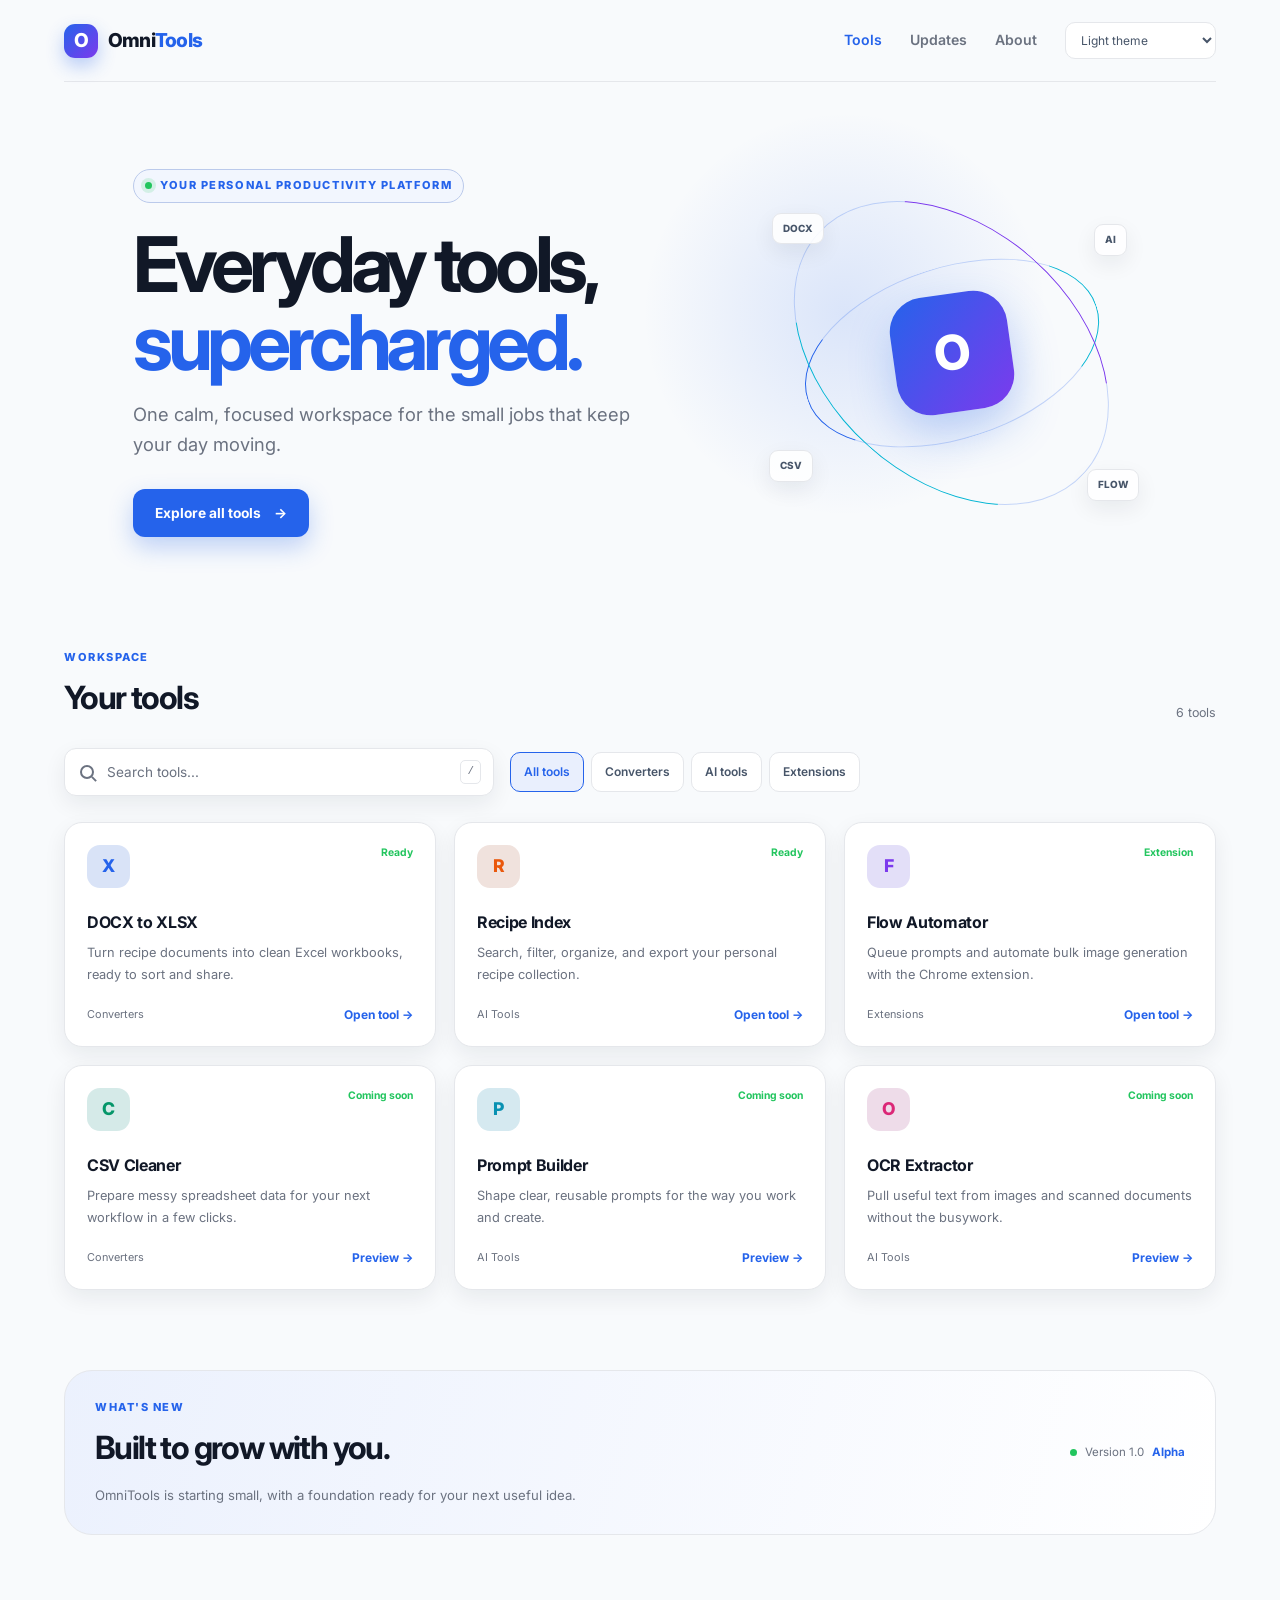
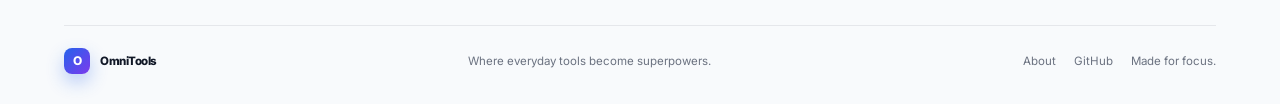
==== index.html @ 66dceeeb "Build OmniTools toolbox" ====
<!DOCTYPE html>
<html lang="en" data-theme="light">
<head>
  <meta charset="UTF-8">
  <meta name="viewport" content="width=device-width, initial-scale=1.0">
  <meta name="description" content="OmniTools - Where everyday tools become superpowers.">
  <title>OmniTools | Everyday tools, supercharged</title>
  <link rel="preconnect" href="https://fonts.googleapis.com">
  <link rel="preconnect" href="https://fonts.gstatic.com" crossorigin>
  <link href="https://fonts.googleapis.com/css2?family=Inter:wght@400;500;600;700;800&display=swap" rel="stylesheet">
  <link rel="stylesheet" href="css/style.css">
</head>
<body>
  <div class="app-shell">
    <header class="site-header">
      <a class="brand" href="index.html" aria-label="OmniTools home">
        <span class="brand-mark" aria-hidden="true">O</span>
        <span class="brand-name">Omni<span>Tools</span></span>
      </a>

      <nav class="desktop-nav" aria-label="Main navigation">
        <a class="nav-link active" href="#tools">Tools</a>
        <a class="nav-link" href="#updates">Updates</a>
        <a class="nav-link" href="#about">About</a>
      </nav>

      <div class="header-actions">
        <label class="theme-control">
          <span class="sr-only">Choose color theme</span>
          <select id="themeSelect" aria-label="Choose color theme">
            <option value="light">Light theme</option>
            <option value="dark">Dark theme</option>
            <option value="emerald">Emerald theme</option>
            <option value="ocean">Ocean theme</option>
            <option value="royal">Royal theme</option>
            <option value="sunset">Sunset theme</option>
            <option value="rose">Rose theme</option>
            <option value="midnight">Midnight theme</option>
          </select>
        </label>
        <button class="menu-toggle" id="menuToggle" type="button" aria-expanded="false" aria-controls="mobileMenu">
          <span></span><span></span><span></span>
          <span class="sr-only">Open menu</span>
        </button>
      </div>
    </header>

    <nav class="mobile-menu" id="mobileMenu" aria-label="Mobile navigation">
      <a href="#tools">Tools</a>
      <a href="#updates">Updates</a>
      <a href="#about">About</a>
    </nav>

    <main>
      <section class="hero" aria-labelledby="hero-title">
        <div class="hero-copy">
          <div class="eyebrow"><span class="status-dot"></span> Your personal productivity platform</div>
          <h1 id="hero-title">Everyday tools,<br><span>supercharged.</span></h1>
          <p>One calm, focused workspace for the small jobs that keep your day moving.</p>
          <a class="button button-primary" href="#tools">Explore all tools <span aria-hidden="true">-&gt;</span></a>
        </div>
        <div class="hero-orbit" aria-hidden="true">
          <div class="orbit-ring ring-one"></div>
          <div class="orbit-ring ring-two"></div>
          <div class="orbit-core"><span>O</span></div>
          <span class="orbit-chip chip-one">DOCX</span>
          <span class="orbit-chip chip-two">AI</span>
          <span class="orbit-chip chip-three">CSV</span>
          <span class="orbit-chip chip-four">FLOW</span>
        </div>
      </section>

      <section class="workspace" id="tools" aria-labelledby="tools-title">
        <div class="section-heading">
          <div>
            <div class="section-kicker">Workspace</div>
            <h2 id="tools-title">Your tools</h2>
          </div>
          <span class="tool-count" id="toolCount">6 tools</span>
        </div>

        <div class="toolbar">
          <label class="search-box">
            <span class="search-icon" aria-hidden="true"></span>
            <span class="sr-only">Search tools</span>
            <input id="toolSearch" type="search" placeholder="Search tools..." autocomplete="off">
            <kbd>/</kbd>
          </label>
          <div class="category-list" id="categoryList" aria-label="Filter tools by category">
            <button class="category-button active" type="button" data-category="All">All tools</button>
            <button class="category-button" type="button" data-category="Converters">Converters</button>
            <button class="category-button" type="button" data-category="AI Tools">AI tools</button>
            <button class="category-button" type="button" data-category="Extensions">Extensions</button>
          </div>
        </div>

        <div class="tool-grid" id="toolGrid"></div>
        <div class="empty-state" id="emptyState" hidden>
          <div class="empty-icon">?</div>
          <h3>No tools found</h3>
          <p>Try another search or choose a different category.</p>
        </div>
      </section>

      <section class="updates-panel" id="updates" aria-labelledby="updates-title">
        <div>
          <div class="section-kicker">What's new</div>
          <h2 id="updates-title">Built to grow with you.</h2>
          <p>OmniTools is starting small, with a foundation ready for your next useful idea.</p>
        </div>
        <div class="version-badge"><span></span> Version 1.0 <strong>Alpha</strong></div>
      </section>
    </main>

    <footer class="site-footer" id="about">
      <div class="footer-brand"><span class="brand-mark small">O</span><span>OmniTools</span></div>
      <p>Where everyday tools become superpowers.</p>
      <div class="footer-links"><a href="#about">About</a><a href="https://github.com" target="_blank" rel="noreferrer">GitHub</a><span>Made for focus.</span></div>
    </footer>
  </div>
  <script src="js/app.js"></script>
</body>
</html>
---- css/style.css ----
:root {
  --primary: #2563eb;
  --secondary: #7c3aed;
  --accent: #06b6d4;
  --success: #22c55e;
  --bg: #f8fafc;
  --surface: #ffffff;
  --surface-soft: #f1f5f9;
  --border: #e5e7eb;
  --text: #111827;
  --muted: #6b7280;
  --muted-strong: #475569;
  --shadow: 0 18px 45px rgba(15, 23, 42, .08);
  --shadow-small: 0 8px 22px rgba(15, 23, 42, .07);
  --radius-lg: 28px;
  --radius-md: 18px;
  --radius-sm: 12px;
}

[data-theme="dark"] { --bg:#0f172a; --surface:#1e293b; --surface-soft:#162235; --border:#334155; --text:#f8fafc; --muted:#cbd5e1; --muted-strong:#e2e8f0; --shadow:0 18px 45px rgba(0,0,0,.25); --shadow-small:0 8px 22px rgba(0,0,0,.18); }
[data-theme="emerald"] { --primary:#059669; --secondary:#0d9488; --accent:#14b8a6; }
[data-theme="ocean"] { --primary:#0891b2; --secondary:#2563eb; --accent:#06b6d4; }
[data-theme="royal"] { --primary:#7c3aed; --secondary:#4f46e5; --accent:#a855f7; }
[data-theme="sunset"] { --primary:#ea580c; --secondary:#db2777; --accent:#f59e0b; }
[data-theme="rose"] { --primary:#e11d48; --secondary:#be185d; --accent:#f43f5e; }
[data-theme="midnight"] { --primary:#6366f1; --secondary:#8b5cf6; --accent:#38bdf8; --bg:#080d1d; --surface:#111a33; --surface-soft:#0d1630; --border:#263454; --text:#f8fafc; --muted:#b8c4dc; --muted-strong:#dbe5f6; --shadow:0 18px 45px rgba(0,0,0,.32); --shadow-small:0 8px 22px rgba(0,0,0,.25); }

* { box-sizing: border-box; }
html { scroll-behavior: smooth; }
body { margin: 0; background: var(--bg); color: var(--text); font-family: Inter, system-ui, sans-serif; line-height: 1.6; -webkit-font-smoothing: antialiased; }
a { color: inherit; text-decoration: none; }
button, input, select { font: inherit; }
button, a, input, select { outline-offset: 3px; }
:focus-visible { outline: 3px solid color-mix(in srgb, var(--accent) 70%, white); outline-offset: 3px; }
.sr-only { position: absolute; width: 1px; height: 1px; padding: 0; margin: -1px; overflow: hidden; clip: rect(0,0,0,0); white-space: nowrap; border: 0; }
.app-shell { max-width: 1440px; margin: auto; min-height: 100vh; padding: 0 5vw; }

.site-header { height: 82px; display: flex; align-items: center; justify-content: space-between; gap: 28px; border-bottom: 1px solid var(--border); }
.brand, .footer-brand { display: inline-flex; align-items: center; gap: 10px; font-weight: 800; letter-spacing: -.04em; }
.brand { font-size: 1.2rem; }
.brand-name span { color: var(--primary); }
.brand-mark { display: grid; place-items: center; width: 34px; height: 34px; border-radius: 11px; background: linear-gradient(135deg, var(--primary), var(--secondary)); color: #fff; font-weight: 800; box-shadow: 0 8px 18px color-mix(in srgb, var(--primary) 30%, transparent); }
.brand-mark.small { width: 26px; height: 26px; border-radius: 8px; font-size: .75rem; }
.desktop-nav { display: flex; gap: 28px; margin-left: auto; }
.nav-link { color: var(--muted); font-size: .88rem; font-weight: 600; transition: color .2s; }
.nav-link:hover, .nav-link.active { color: var(--text); }
.nav-link.active { color: var(--primary); }
.header-actions { display: flex; align-items: center; gap: 12px; }
.theme-control select { border: 1px solid var(--border); border-radius: 10px; background: var(--surface); color: var(--muted-strong); padding: 9px 30px 9px 11px; font-size: .75rem; cursor: pointer; }
.menu-toggle { display: none; width: 42px; height: 42px; border: 1px solid var(--border); border-radius: 10px; background: var(--surface); padding: 10px; cursor: pointer; }
.menu-toggle span:not(.sr-only) { display: block; width: 20px; height: 2px; background: var(--text); margin: 4px auto; border-radius: 2px; }
.mobile-menu { display: none; }

.hero { min-height: 480px; display: flex; align-items: center; justify-content: space-between; gap: 48px; padding: 76px 6%; overflow: hidden; position: relative; }
.hero::before { content: ''; position: absolute; width: 420px; height: 420px; border-radius: 50%; background: radial-gradient(circle, color-mix(in srgb, var(--primary) 14%, transparent), transparent 68%); right: 14%; top: 4%; pointer-events: none; }
.hero-copy { position: relative; z-index: 1; max-width: 650px; }
.eyebrow, .section-kicker { text-transform: uppercase; letter-spacing: .14em; font-size: .69rem; font-weight: 800; color: var(--primary); }
.eyebrow { display: inline-flex; gap: 8px; align-items: center; padding: 7px 11px; border: 1px solid color-mix(in srgb, var(--primary) 22%, var(--border)); border-radius: 99px; background: color-mix(in srgb, var(--primary) 6%, var(--surface)); }
.status-dot { width: 7px; height: 7px; border-radius: 50%; background: var(--success); box-shadow: 0 0 0 4px color-mix(in srgb, var(--success) 15%, transparent); }
h1, h2, h3, p { margin-top: 0; }
h1 { max-width: 700px; margin: 23px 0 18px; font-size: clamp(2.7rem, 6vw, 5.4rem); line-height: 1.02; letter-spacing: -.07em; }
h1 span { color: var(--primary); }
.hero-copy > p { max-width: 510px; margin-bottom: 30px; color: var(--muted); font-size: clamp(1rem, 1.5vw, 1.15rem); }
.button { min-height: 48px; display: inline-flex; align-items: center; justify-content: center; gap: 13px; padding: 12px 22px; border-radius: 12px; font-size: .86rem; font-weight: 700; transition: transform .2s, box-shadow .2s, filter .2s; }
.button-primary { background: var(--primary); color: #fff; box-shadow: 0 10px 25px color-mix(in srgb, var(--primary) 28%, transparent); }
.button-primary:hover { transform: translateY(-2px); filter: brightness(1.08); box-shadow: 0 15px 30px color-mix(in srgb, var(--primary) 34%, transparent); }
.hero-orbit { width: min(40vw, 390px); aspect-ratio: 1; flex: 0 0 auto; position: relative; display: grid; place-items: center; }
.orbit-ring { position: absolute; border: 1px solid color-mix(in srgb, var(--primary) 24%, transparent); border-radius: 50%; transform: rotate(-18deg); }
.ring-one { width: 78%; height: 44%; border-left-color: var(--primary); border-right-color: var(--accent); }
.ring-two { width: 92%; height: 64%; transform: rotate(42deg); border-top-color: var(--secondary); border-bottom-color: var(--accent); }
.orbit-core { display: grid; place-items: center; width: 118px; height: 118px; border-radius: 34px; color: #fff; font-size: 3rem; font-weight: 800; background: linear-gradient(135deg, var(--primary), var(--secondary)); box-shadow: 0 20px 45px color-mix(in srgb, var(--primary) 28%, transparent); transform: rotate(-8deg); }
.orbit-chip { position: absolute; padding: 7px 10px; border: 1px solid var(--border); border-radius: 9px; background: color-mix(in srgb, var(--surface) 88%, transparent); color: var(--muted-strong); font-size: .62rem; font-weight: 800; box-shadow: var(--shadow-small); }
.chip-one { top: 14%; left: 4%; }.chip-two { top: 17%; right: 5%; }.chip-three { bottom: 17%; left: 3%; }.chip-four { bottom: 12%; right: 2%; }

.workspace { padding: 25px 0 80px; }
.section-heading { display: flex; align-items: end; justify-content: space-between; margin-bottom: 25px; }
h2 { margin: 5px 0 0; font-size: clamp(1.5rem, 3vw, 2rem); letter-spacing: -.05em; }
.tool-count { color: var(--muted); font-size: .78rem; }
.toolbar { display: flex; gap: 16px; align-items: center; margin-bottom: 26px; }
.search-box { position: relative; display: flex; align-items: center; flex: 1; max-width: 430px; }
.search-box input { width: 100%; height: 48px; border: 1px solid var(--border); border-radius: 12px; background: var(--surface); color: var(--text); padding: 0 50px 0 42px; font-size: .85rem; box-shadow: var(--shadow-small); }
.search-box input::placeholder { color: var(--muted); }.search-box input:focus { border-color: var(--primary); box-shadow: 0 0 0 4px color-mix(in srgb, var(--primary) 12%, transparent); outline: none; }
.search-icon { position: absolute; left: 16px; width: 14px; height: 14px; border: 2px solid var(--muted); border-radius: 50%; z-index: 1; }.search-icon::after { content: ''; position: absolute; width: 6px; height: 2px; background: var(--muted); transform: rotate(45deg); right: -5px; bottom: -3px; }
kbd { position: absolute; right: 13px; padding: 2px 6px; border: 1px solid var(--border); border-radius: 5px; color: var(--muted); font-size: .68rem; }
.category-list { display: flex; flex-wrap: wrap; gap: 7px; }.category-button { min-height: 40px; padding: 8px 13px; border: 1px solid var(--border); border-radius: 10px; background: var(--surface); color: var(--muted-strong); cursor: pointer; font-size: .75rem; font-weight: 600; transition: all .2s; }.category-button:hover { border-color: var(--primary); color: var(--primary); }.category-button.active { border-color: var(--primary); background: color-mix(in srgb, var(--primary) 10%, var(--surface)); color: var(--primary); }
.tool-grid { display: grid; grid-template-columns: repeat(3, minmax(0, 1fr)); gap: 18px; }
.tool-card { min-height: 220px; display: flex; flex-direction: column; padding: 22px; border: 1px solid var(--border); border-radius: var(--radius-md); background: var(--surface); box-shadow: var(--shadow-small); transition: transform .22s, box-shadow .22s, border-color .22s; }.tool-card:hover { transform: translateY(-5px); border-color: color-mix(in srgb, var(--primary) 45%, var(--border)); box-shadow: var(--shadow); }.tool-card.hidden { display: none; }
.card-top { display: flex; justify-content: space-between; align-items: flex-start; gap: 10px; }.tool-icon { width: 43px; height: 43px; display: grid; place-items: center; border-radius: 13px; background: color-mix(in srgb, var(--tool-color) 12%, var(--surface-soft)); color: var(--tool-color); font-size: 1.1rem; font-weight: 800; }.tool-status { color: var(--success); font-size: .65rem; font-weight: 700; }.tool-card h3 { margin: 22px 0 7px; font-size: 1rem; letter-spacing: -.02em; }.tool-card p { margin-bottom: 20px; color: var(--muted); font-size: .8rem; line-height: 1.65; }.tool-card-footer { display: flex; align-items: center; justify-content: space-between; gap: 10px; margin-top: auto; }.tool-category { color: var(--muted); font-size: .68rem; }.tool-open { color: var(--primary); font-size: .75rem; font-weight: 700; }.tool-open::after { content: ' ->'; }
.empty-state { text-align: center; padding: 55px 20px; border: 1px dashed var(--border); border-radius: var(--radius-md); }.empty-icon { display: grid; place-items: center; width: 38px; height: 38px; margin: auto auto 12px; border-radius: 50%; background: var(--surface-soft); color: var(--muted); font-weight: 800; }.empty-state h3 { margin-bottom: 5px; }.empty-state p { margin: 0; color: var(--muted); font-size: .84rem; }
.updates-panel { display: flex; align-items: center; justify-content: space-between; gap: 25px; margin: 0 0 90px; padding: 28px 30px; border: 1px solid var(--border); border-radius: var(--radius-lg); background: linear-gradient(105deg, color-mix(in srgb, var(--primary) 9%, var(--surface)), var(--surface)); }.updates-panel p { margin: 12px 0 0; color: var(--muted); font-size: .82rem; }.version-badge { display: inline-flex; align-items: center; gap: 8px; white-space: nowrap; color: var(--muted); font-size: .72rem; }.version-badge span { width: 7px; height: 7px; border-radius: 50%; background: var(--success); }.version-badge strong { color: var(--primary); }
.site-footer { display: flex; align-items: center; justify-content: space-between; gap: 20px; padding: 22px 0 30px; border-top: 1px solid var(--border); color: var(--muted); font-size: .72rem; }.footer-brand { color: var(--text); }.site-footer p { margin: 0; }.footer-links { display: flex; gap: 18px; }.footer-links a:hover { color: var(--primary); }

@media (max-width: 900px) { .hero { padding-inline: 2%; }.tool-grid { grid-template-columns: repeat(2, minmax(0, 1fr)); } }
@media (max-width: 700px) { .app-shell { padding: 0 20px; }.site-header { height: 70px; }.desktop-nav, .theme-control { display: none; }.menu-toggle { display: block; }.mobile-menu { display: none; flex-direction: column; gap: 4px; padding: 12px 0; border-bottom: 1px solid var(--border); }.mobile-menu.open { display: flex; }.mobile-menu a { padding: 10px; border-radius: 8px; color: var(--muted-strong); font-size: .85rem; }.mobile-menu a:hover { background: var(--surface-soft); color: var(--primary); }.hero { min-height: auto; flex-direction: column; align-items: flex-start; padding: 60px 0 50px; gap: 35px; }.hero-orbit { align-self: center; width: min(80vw, 310px); }.orbit-core { width: 92px; height: 92px; font-size: 2.4rem; }.toolbar { align-items: stretch; flex-direction: column; }.search-box { max-width: none; }.category-list { overflow-x: auto; flex-wrap: nowrap; padding-bottom: 3px; }.category-button { white-space: nowrap; }.tool-grid { grid-template-columns: 1fr; }.updates-panel, .site-footer { align-items: flex-start; flex-direction: column; }.updates-panel { margin-bottom: 55px; }.footer-links { flex-wrap: wrap; } }
@media (prefers-reduced-motion: reduce) { *, *::before, *::after { scroll-behavior: auto !important; transition-duration: .01ms !important; animation-duration: .01ms !important; } }
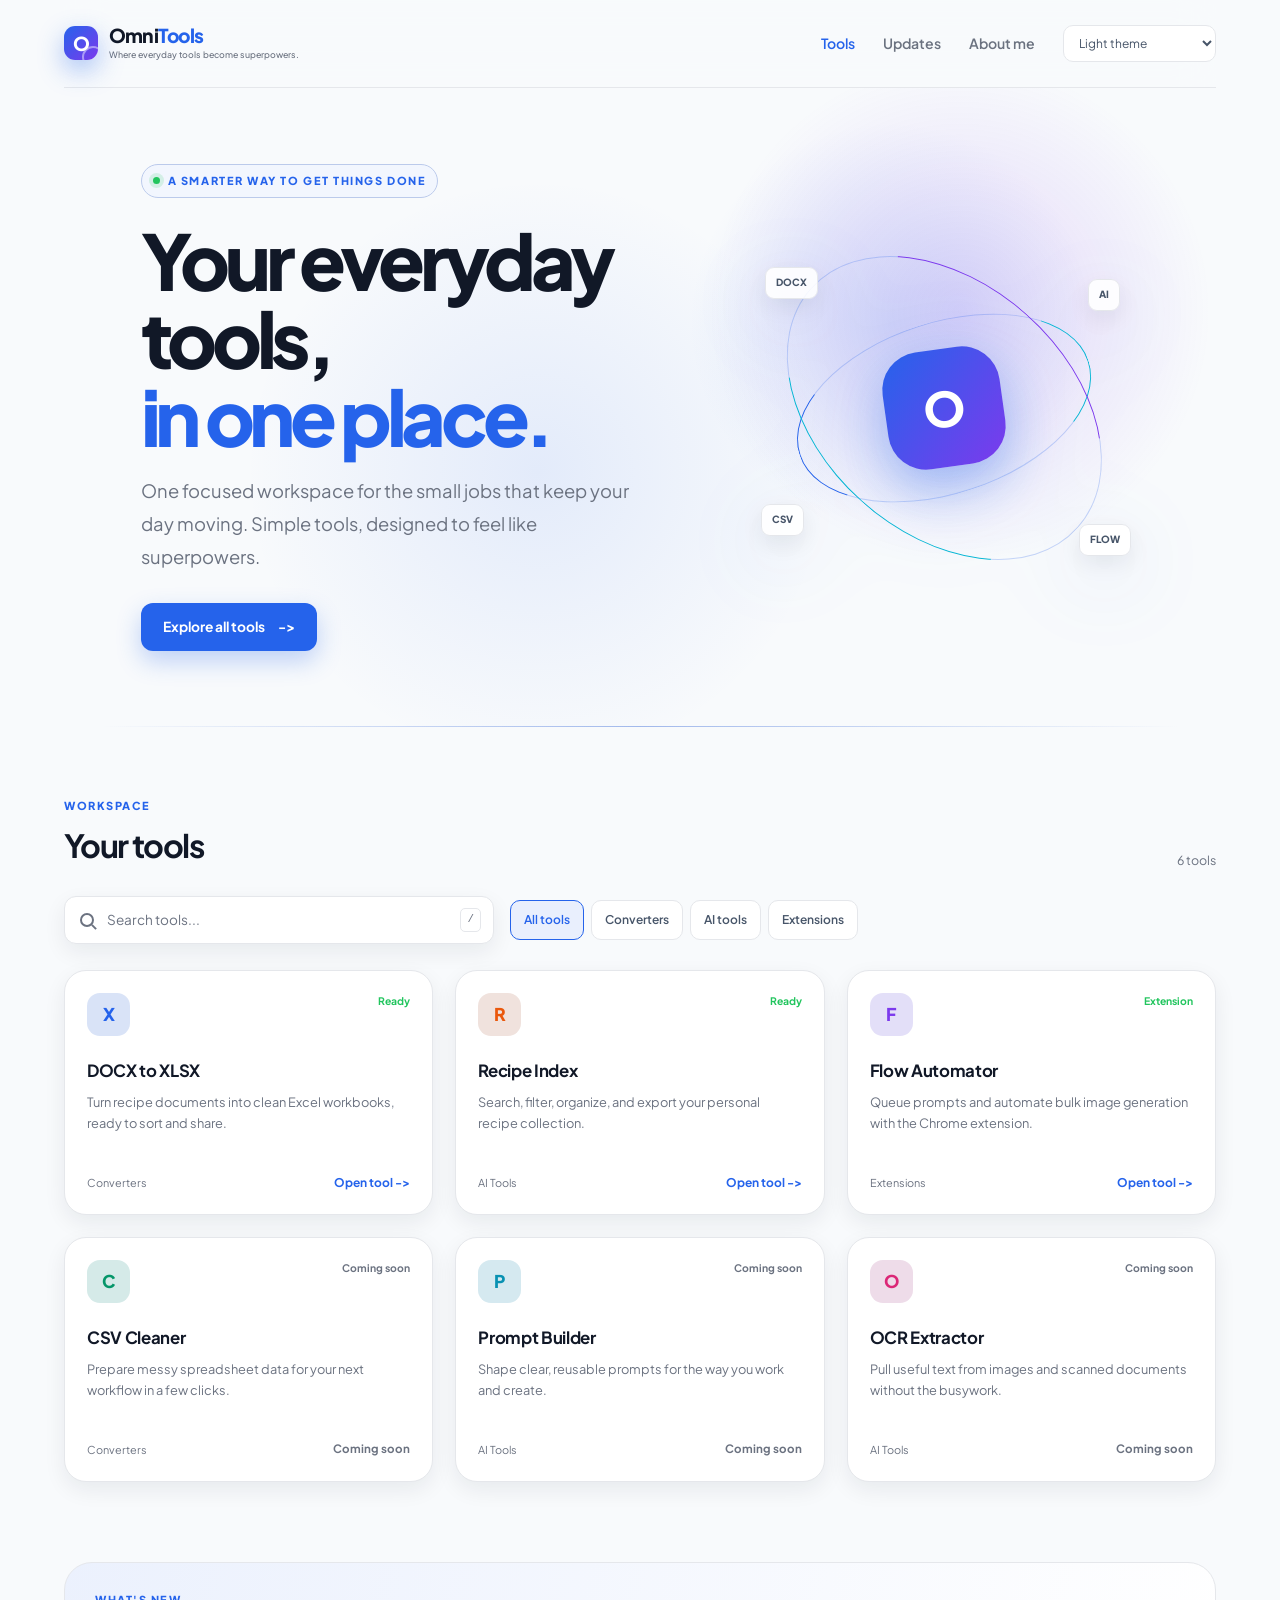
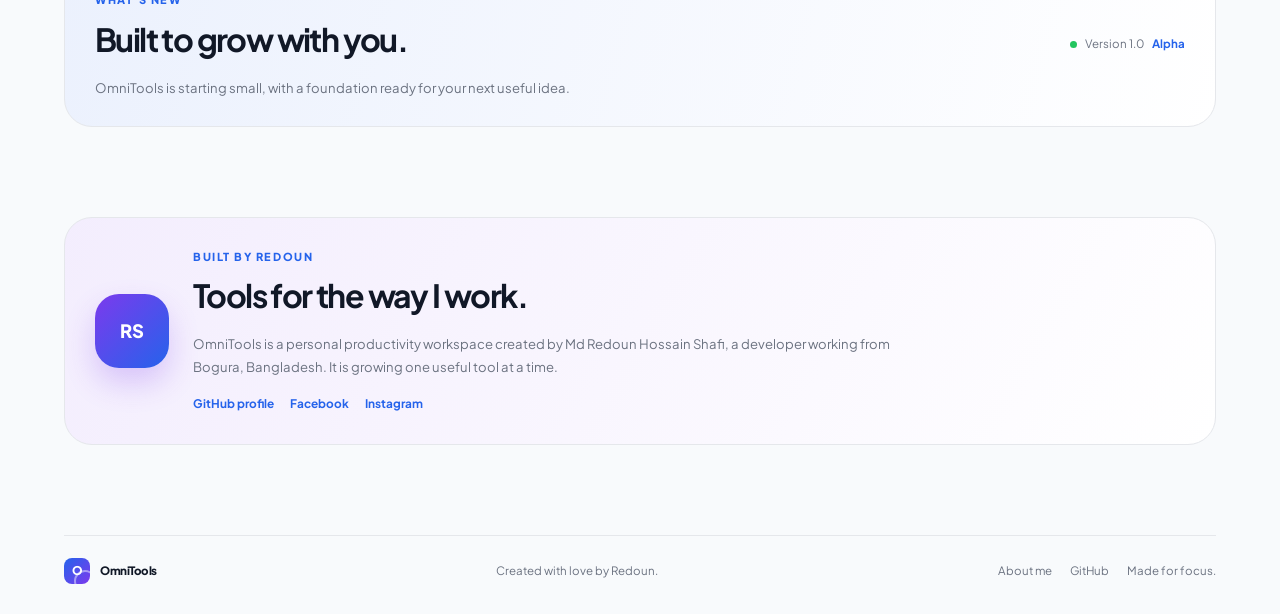
==== commit 06c904e6: "Integrate OmniTools tools and refresh UI" ====
--- a/index.html
+++ b/index.html
@@ -4,24 +4,25 @@
   <meta charset="UTF-8">
   <meta name="viewport" content="width=device-width, initial-scale=1.0">
   <meta name="description" content="OmniTools - Where everyday tools become superpowers.">
-  <title>OmniTools | Everyday tools, supercharged</title>
+  <title>OmniTools | Where everyday tools become superpowers</title>
   <link rel="preconnect" href="https://fonts.googleapis.com">
   <link rel="preconnect" href="https://fonts.gstatic.com" crossorigin>
   <link href="https://fonts.googleapis.com/css2?family=Inter:wght@400;500;600;700;800&display=swap" rel="stylesheet">
+  <link href="https://fonts.googleapis.com/css2?family=Plus+Jakarta+Sans:wght@400;500;600;700;800&display=swap" rel="stylesheet">
   <link rel="stylesheet" href="css/style.css">
 </head>
 <body>
   <div class="app-shell">
     <header class="site-header">
       <a class="brand" href="index.html" aria-label="OmniTools home">
-        <span class="brand-mark" aria-hidden="true">O</span>
-        <span class="brand-name">Omni<span>Tools</span></span>
+        <span class="brand-mark" aria-hidden="true"><span>O</span></span>
+        <span class="brand-lockup"><span class="brand-name">Omni<span>Tools</span></span><small>Where everyday tools become superpowers.</small></span>
       </a>
 
       <nav class="desktop-nav" aria-label="Main navigation">
         <a class="nav-link active" href="#tools">Tools</a>
         <a class="nav-link" href="#updates">Updates</a>
-        <a class="nav-link" href="#about">About</a>
+          <a class="nav-link" href="#about">About me</a>
       </nav>
 
       <div class="header-actions">
@@ -48,15 +49,15 @@
     <nav class="mobile-menu" id="mobileMenu" aria-label="Mobile navigation">
       <a href="#tools">Tools</a>
       <a href="#updates">Updates</a>
-      <a href="#about">About</a>
+      <a href="#about">About me</a>
     </nav>
 
     <main>
       <section class="hero" aria-labelledby="hero-title">
         <div class="hero-copy">
-          <div class="eyebrow"><span class="status-dot"></span> Your personal productivity platform</div>
-          <h1 id="hero-title">Everyday tools,<br><span>supercharged.</span></h1>
-          <p>One calm, focused workspace for the small jobs that keep your day moving.</p>
+          <div class="eyebrow"><span class="status-dot"></span> A smarter way to get things done</div>
+          <h1 id="hero-title">Your everyday tools,<br><span>in one place.</span></h1>
+          <p>One focused workspace for the small jobs that keep your day moving. Simple tools, designed to feel like superpowers.</p>
           <a class="button button-primary" href="#tools">Explore all tools <span aria-hidden="true">-&gt;</span></a>
         </div>
         <div class="hero-orbit" aria-hidden="true">
@@ -110,12 +111,22 @@
         </div>
         <div class="version-badge"><span></span> Version 1.0 <strong>Alpha</strong></div>
       </section>
+
+      <section class="about-panel" id="about" aria-labelledby="about-title">
+        <div class="about-avatar">RS</div>
+        <div class="about-copy">
+          <div class="section-kicker">Built by Redoun</div>
+          <h2 id="about-title">Tools for the way I work.</h2>
+          <p>OmniTools is a personal productivity workspace created by Md Redoun Hossain Shafi, a developer working from Bogura, Bangladesh. It is growing one useful tool at a time.</p>
+          <div class="about-links"><a href="https://github.com/redoun-shafi" target="_blank" rel="noreferrer">GitHub profile</a><a href="https://www.facebook.com/RedounShafi" target="_blank" rel="noreferrer">Facebook</a><a href="https://www.instagram.com/redoun_shafi" target="_blank" rel="noreferrer">Instagram</a></div>
+        </div>
+      </section>
     </main>
 
     <footer class="site-footer" id="about">
       <div class="footer-brand"><span class="brand-mark small">O</span><span>OmniTools</span></div>
-      <p>Where everyday tools become superpowers.</p>
-      <div class="footer-links"><a href="#about">About</a><a href="https://github.com" target="_blank" rel="noreferrer">GitHub</a><span>Made for focus.</span></div>
+      <p>Created with love by Redoun.</p>
+      <div class="footer-links"><a href="#about">About me</a><a href="https://github.com/redoun-shafi" target="_blank" rel="noreferrer">GitHub</a><span>Made for focus.</span></div>
     </footer>
   </div>
   <script src="js/app.js"></script>
--- a/css/style.css
+++ b/css/style.css
@@ -93,3 +93,17 @@
 @media (max-width: 900px) { .hero { padding-inline: 2%; }.tool-grid { grid-template-columns: repeat(2, minmax(0, 1fr)); } }
 @media (max-width: 700px) { .app-shell { padding: 0 20px; }.site-header { height: 70px; }.desktop-nav, .theme-control { display: none; }.menu-toggle { display: block; }.mobile-menu { display: none; flex-direction: column; gap: 4px; padding: 12px 0; border-bottom: 1px solid var(--border); }.mobile-menu.open { display: flex; }.mobile-menu a { padding: 10px; border-radius: 8px; color: var(--muted-strong); font-size: .85rem; }.mobile-menu a:hover { background: var(--surface-soft); color: var(--primary); }.hero { min-height: auto; flex-direction: column; align-items: flex-start; padding: 60px 0 50px; gap: 35px; }.hero-orbit { align-self: center; width: min(80vw, 310px); }.orbit-core { width: 92px; height: 92px; font-size: 2.4rem; }.toolbar { align-items: stretch; flex-direction: column; }.search-box { max-width: none; }.category-list { overflow-x: auto; flex-wrap: nowrap; padding-bottom: 3px; }.category-button { white-space: nowrap; }.tool-grid { grid-template-columns: 1fr; }.updates-panel, .site-footer { align-items: flex-start; flex-direction: column; }.updates-panel { margin-bottom: 55px; }.footer-links { flex-wrap: wrap; } }
 @media (prefers-reduced-motion: reduce) { *, *::before, *::after { scroll-behavior: auto !important; transition-duration: .01ms !important; animation-duration: .01ms !important; } }
+
+/* OmniTools visual refresh */
+body { font-family: "Plus Jakarta Sans", Inter, system-ui, sans-serif; }
+.site-header { position: sticky; top: 0; z-index: 20; height: 88px; background: color-mix(in srgb, var(--bg) 82%, transparent); backdrop-filter: blur(18px); }
+.brand { gap: 11px; }.brand-lockup { display: flex; flex-direction: column; gap: 1px; }.brand-lockup small { color: var(--muted); font-size: .55rem; font-weight: 500; letter-spacing: 0; white-space: nowrap; }.brand-name { line-height: 1.1; }
+.brand-mark { position: relative; overflow: hidden; box-shadow: 0 10px 26px color-mix(in srgb, var(--primary) 38%, transparent); }.brand-mark::after { content: ''; position: absolute; width: 18px; height: 18px; right: -6px; bottom: -8px; border: 2px solid rgba(255,255,255,.45); border-radius: 50%; }.brand-mark > span { position: relative; z-index: 1; }
+.hero { min-height: 560px; margin: 0 -5vw; padding-inline: 11vw; background: radial-gradient(circle at 75% 35%, color-mix(in srgb, var(--secondary) 18%, transparent), transparent 24%), radial-gradient(circle at 42% 60%, color-mix(in srgb, var(--primary) 10%, transparent), transparent 35%); }
+.hero::after { content: ''; position: absolute; left: 8%; right: 8%; bottom: 0; height: 1px; background: linear-gradient(90deg, transparent, color-mix(in srgb, var(--primary) 35%, var(--border)), transparent); }
+h1, h2, h3 { font-family: "Plus Jakarta Sans", Inter, sans-serif; }.hero h1 { font-weight: 800; }.hero-copy > p { line-height: 1.8; }
+.hero-orbit { filter: drop-shadow(0 20px 40px color-mix(in srgb, var(--primary) 16%, transparent)); }.orbit-core { border-radius: 38px; }.orbit-chip { backdrop-filter: blur(14px); }
+.workspace { padding-top: 70px; }.tool-grid { gap: 22px; }.tool-card { min-height: 245px; border-radius: 22px; }.tool-card h3 { font-size: 1.05rem; }.tool-coming { color: var(--muted); font-size: .72rem; font-weight: 700; }
+.about-panel { display: flex; align-items: center; gap: 24px; margin: 0 0 90px; padding: 30px; border: 1px solid var(--border); border-radius: var(--radius-lg); background: linear-gradient(120deg, color-mix(in srgb, var(--secondary) 9%, var(--surface)), var(--surface)); }.about-avatar { display: grid; place-items: center; flex: 0 0 74px; height: 74px; border-radius: 24px; background: linear-gradient(135deg, var(--secondary), var(--primary)); color: #fff; font-size: 1.15rem; font-weight: 800; box-shadow: 0 15px 30px color-mix(in srgb, var(--secondary) 24%, transparent); }.about-copy { max-width: 720px; }.about-copy h2 { margin-bottom: 10px; }.about-copy p { margin-bottom: 16px; color: var(--muted); font-size: .82rem; line-height: 1.8; }.about-links { display: flex; flex-wrap: wrap; gap: 16px; }.about-links a { color: var(--primary); font-size: .74rem; font-weight: 700; }.about-links a:hover { text-decoration: underline; }.tool-status.coming-soon { color: var(--muted); }
+.footer-brand .brand-mark { box-shadow: none; }.site-footer p { color: var(--muted); }
+@media (max-width: 700px) { .site-header { height: 74px; }.brand-lockup small { font-size: .48rem; }.hero { margin: 0 -20px; padding-inline: 20px; }.workspace { padding-top: 48px; }.about-panel { align-items: flex-start; flex-direction: column; margin-bottom: 55px; }.about-avatar { flex-basis: 58px; height: 58px; border-radius: 18px; } }
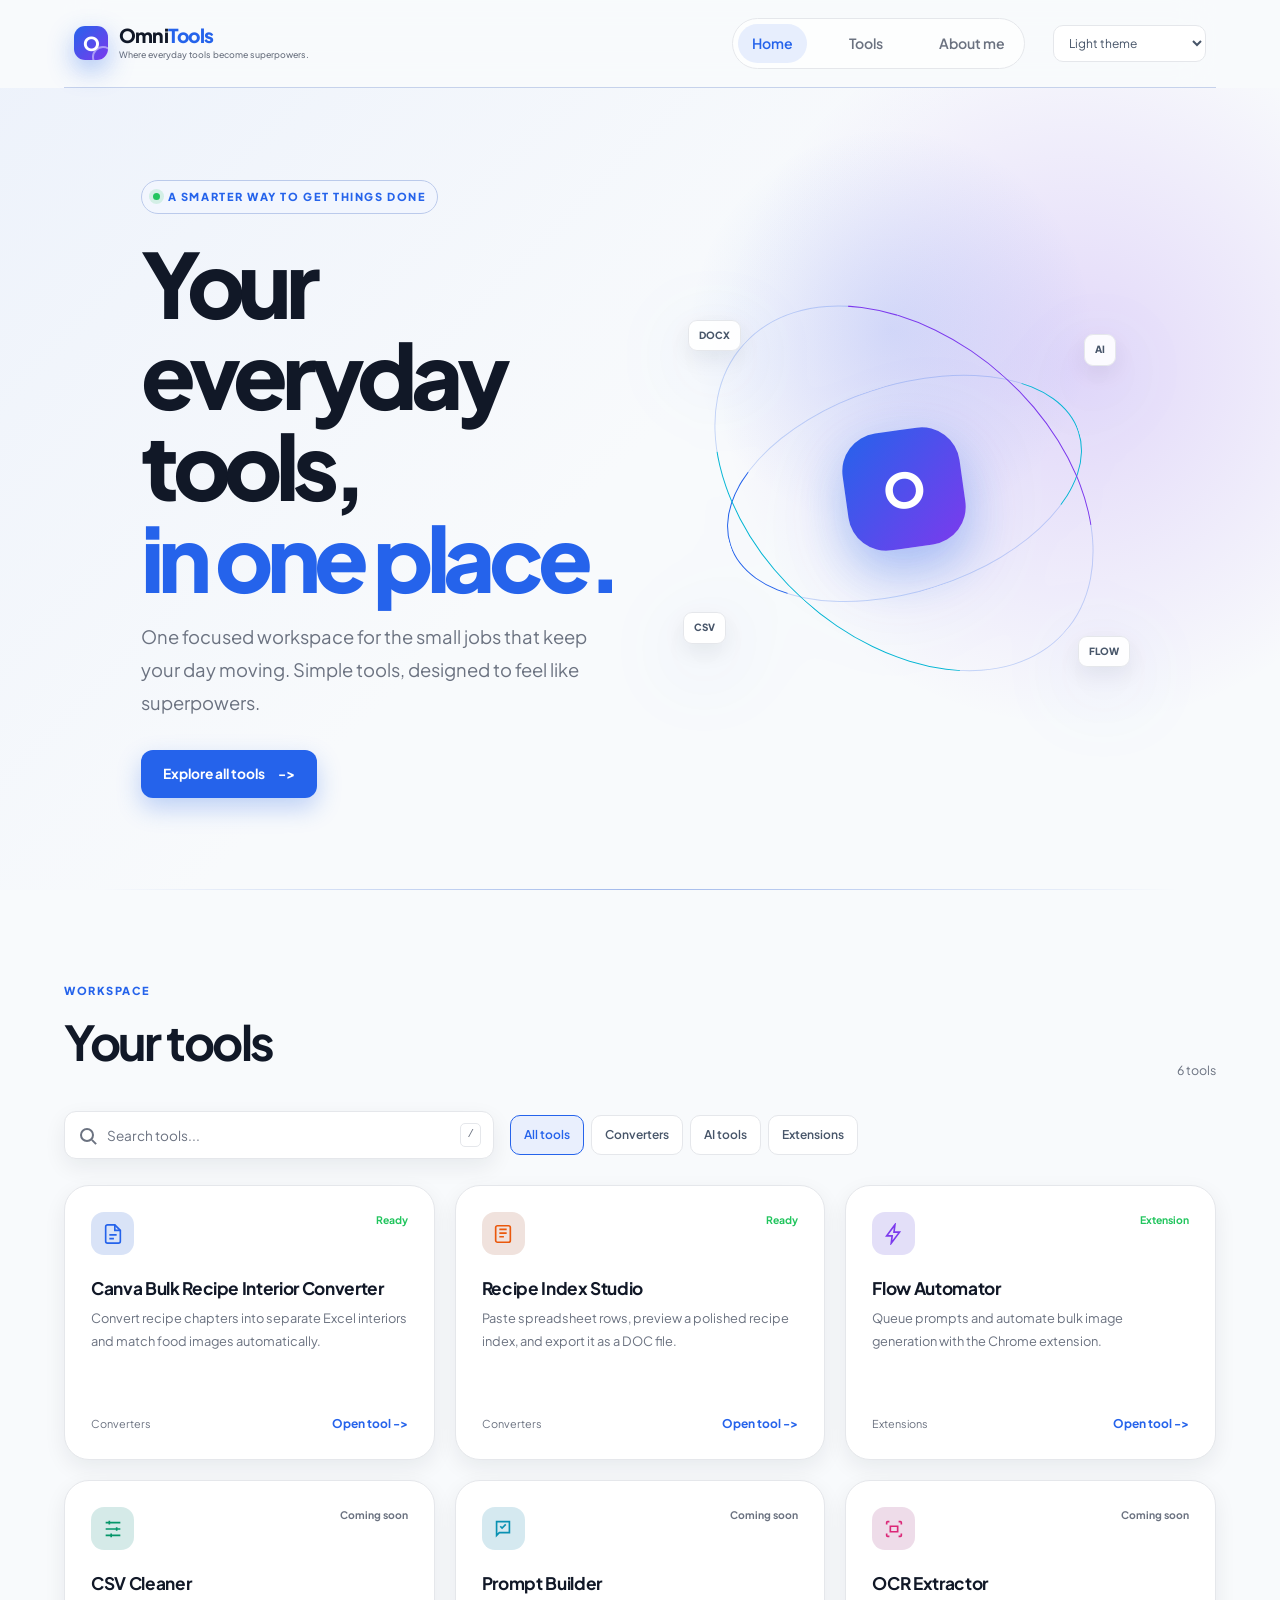
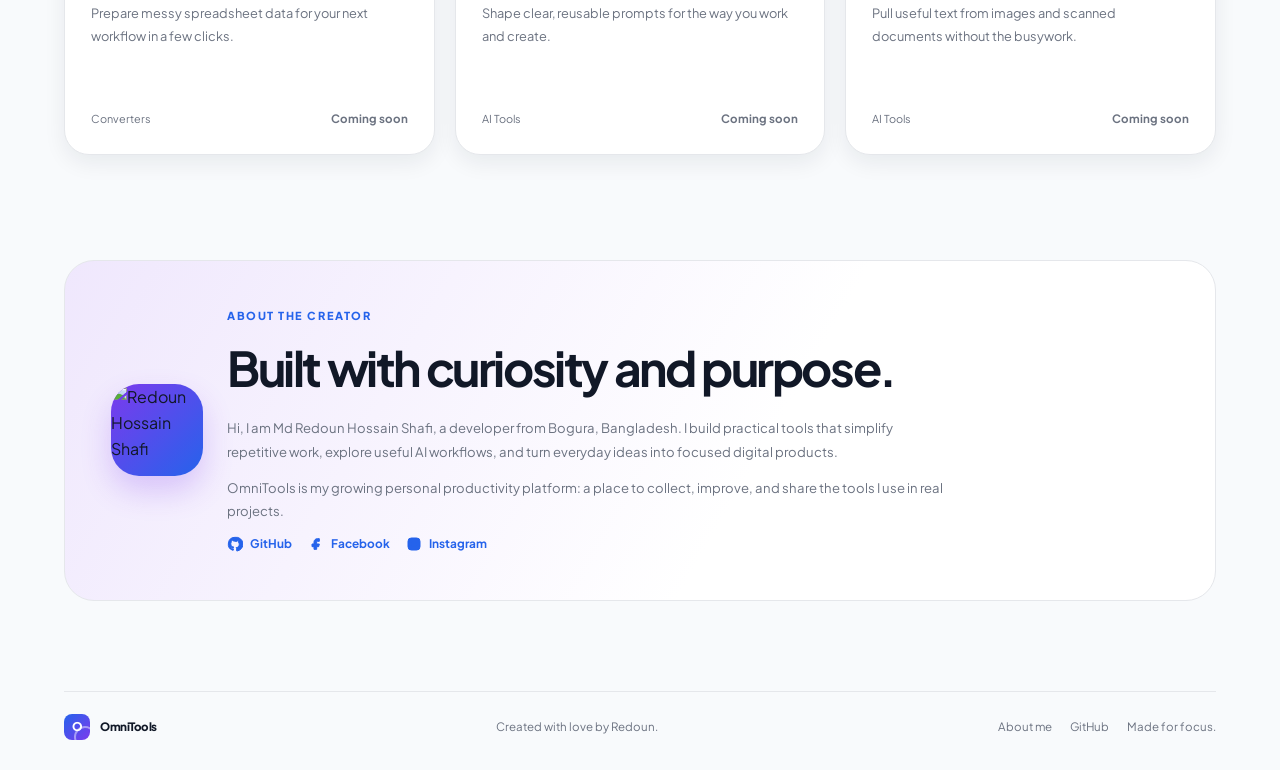
==== commit 165b936a: "Upgrade OmniTools website and recipe workflows" ====
--- a/index.html
+++ b/index.html
@@ -20,9 +20,9 @@
       </a>
 
       <nav class="desktop-nav" aria-label="Main navigation">
-        <a class="nav-link active" href="#tools">Tools</a>
-        <a class="nav-link" href="#updates">Updates</a>
-          <a class="nav-link" href="#about">About me</a>
+        <a class="nav-link active" href="#top">Home</a>
+        <a class="nav-link" href="#tools">Tools</a>
+        <a class="nav-link" href="#about">About me</a>
       </nav>
 
       <div class="header-actions">
@@ -47,12 +47,12 @@
     </header>
 
     <nav class="mobile-menu" id="mobileMenu" aria-label="Mobile navigation">
+      <a href="#top">Home</a>
       <a href="#tools">Tools</a>
-      <a href="#updates">Updates</a>
       <a href="#about">About me</a>
     </nav>
 
-    <main>
+    <main id="top">
       <section class="hero" aria-labelledby="hero-title">
         <div class="hero-copy">
           <div class="eyebrow"><span class="status-dot"></span> A smarter way to get things done</div>
@@ -103,22 +103,18 @@
         </div>
       </section>
 
-      <section class="updates-panel" id="updates" aria-labelledby="updates-title">
-        <div>
-          <div class="section-kicker">What's new</div>
-          <h2 id="updates-title">Built to grow with you.</h2>
-          <p>OmniTools is starting small, with a foundation ready for your next useful idea.</p>
-        </div>
-        <div class="version-badge"><span></span> Version 1.0 <strong>Alpha</strong></div>
-      </section>
-
       <section class="about-panel" id="about" aria-labelledby="about-title">
-        <div class="about-avatar">RS</div>
+        <div class="about-avatar"><img src="https://avatars.githubusercontent.com/u/123361229?v=4" alt="Redoun Hossain Shafi"></div>
         <div class="about-copy">
-          <div class="section-kicker">Built by Redoun</div>
-          <h2 id="about-title">Tools for the way I work.</h2>
-          <p>OmniTools is a personal productivity workspace created by Md Redoun Hossain Shafi, a developer working from Bogura, Bangladesh. It is growing one useful tool at a time.</p>
-          <div class="about-links"><a href="https://github.com/redoun-shafi" target="_blank" rel="noreferrer">GitHub profile</a><a href="https://www.facebook.com/RedounShafi" target="_blank" rel="noreferrer">Facebook</a><a href="https://www.instagram.com/redoun_shafi" target="_blank" rel="noreferrer">Instagram</a></div>
+          <div class="section-kicker">About the creator</div>
+          <h2 id="about-title">Built with curiosity and purpose.</h2>
+          <p>Hi, I am Md Redoun Hossain Shafi, a developer from Bogura, Bangladesh. I build practical tools that simplify repetitive work, explore useful AI workflows, and turn everyday ideas into focused digital products.</p>
+          <p>OmniTools is my growing personal productivity platform: a place to collect, improve, and share the tools I use in real projects.</p>
+          <div class="about-links">
+            <a href="https://github.com/redoun-shafi" target="_blank" rel="noreferrer"><svg viewBox="0 0 24 24" aria-hidden="true"><path d="M12 2a10 10 0 0 0-3.16 19.49c.5.09.68-.22.68-.48v-1.7c-2.78.61-3.37-1.18-3.37-1.18-.46-1.16-1.11-1.47-1.11-1.47-.91-.62.07-.61.07-.61 1 .07 1.53 1.03 1.53 1.03.9 1.53 2.36 1.09 2.94.83.09-.65.35-1.09.64-1.34-2.22-.25-4.56-1.11-4.56-4.94 0-1.09.39-1.98 1.03-2.68-.1-.25-.45-1.27.1-2.65 0 0 .84-.27 2.75 1.02A9.56 9.56 0 0 1 12 7.85c.85 0 1.7.11 2.49.33 1.9-1.29 2.74-1.02 2.74-1.02.55 1.38.2 2.4.1 2.65.64.7 1.03 1.59 1.03 2.68 0 3.84-2.34 4.68-4.57 4.93.36.31.68.92.68 1.86v2.76c0 .27.18.58.69.48A10 10 0 0 0 12 2z"/></svg>GitHub</a>
+            <a href="https://www.facebook.com/RedounShafi" target="_blank" rel="noreferrer"><svg viewBox="0 0 24 24" aria-hidden="true"><path d="M14 8h3V4h-3c-2.76 0-5 2.24-5 5v3H6v4h3v4h4v-4h3l1-4h-4V9c0-.55.45-1 1-1z"/></svg>Facebook</a>
+            <a href="https://www.instagram.com/redoun_shafi" target="_blank" rel="noreferrer"><svg viewBox="0 0 24 24" aria-hidden="true"><rect x="3" y="3" width="18" height="18" rx="5"/><circle cx="12" cy="12" r="4"/><circle cx="17.5" cy="6.5" r="1" fill="currentColor" stroke="none"/></svg>Instagram</a>
+          </div>
         </div>
       </section>
     </main>
@@ -129,6 +125,7 @@
       <div class="footer-links"><a href="#about">About me</a><a href="https://github.com/redoun-shafi" target="_blank" rel="noreferrer">GitHub</a><span>Made for focus.</span></div>
     </footer>
   </div>
+  <script src="js/theme.js"></script>
   <script src="js/app.js"></script>
 </body>
 </html>
--- a/css/style.css
+++ b/css/style.css
@@ -85,7 +85,7 @@
 .category-list { display: flex; flex-wrap: wrap; gap: 7px; }.category-button { min-height: 40px; padding: 8px 13px; border: 1px solid var(--border); border-radius: 10px; background: var(--surface); color: var(--muted-strong); cursor: pointer; font-size: .75rem; font-weight: 600; transition: all .2s; }.category-button:hover { border-color: var(--primary); color: var(--primary); }.category-button.active { border-color: var(--primary); background: color-mix(in srgb, var(--primary) 10%, var(--surface)); color: var(--primary); }
 .tool-grid { display: grid; grid-template-columns: repeat(3, minmax(0, 1fr)); gap: 18px; }
 .tool-card { min-height: 220px; display: flex; flex-direction: column; padding: 22px; border: 1px solid var(--border); border-radius: var(--radius-md); background: var(--surface); box-shadow: var(--shadow-small); transition: transform .22s, box-shadow .22s, border-color .22s; }.tool-card:hover { transform: translateY(-5px); border-color: color-mix(in srgb, var(--primary) 45%, var(--border)); box-shadow: var(--shadow); }.tool-card.hidden { display: none; }
-.card-top { display: flex; justify-content: space-between; align-items: flex-start; gap: 10px; }.tool-icon { width: 43px; height: 43px; display: grid; place-items: center; border-radius: 13px; background: color-mix(in srgb, var(--tool-color) 12%, var(--surface-soft)); color: var(--tool-color); font-size: 1.1rem; font-weight: 800; }.tool-status { color: var(--success); font-size: .65rem; font-weight: 700; }.tool-card h3 { margin: 22px 0 7px; font-size: 1rem; letter-spacing: -.02em; }.tool-card p { margin-bottom: 20px; color: var(--muted); font-size: .8rem; line-height: 1.65; }.tool-card-footer { display: flex; align-items: center; justify-content: space-between; gap: 10px; margin-top: auto; }.tool-category { color: var(--muted); font-size: .68rem; }.tool-open { color: var(--primary); font-size: .75rem; font-weight: 700; }.tool-open::after { content: ' ->'; }
+.card-top { display: flex; justify-content: space-between; align-items: flex-start; gap: 10px; }.tool-icon { width: 43px; height: 43px; display: grid; place-items: center; border-radius: 13px; background: color-mix(in srgb, var(--tool-color) 12%, var(--surface-soft)); color: var(--tool-color); font-size: 1.1rem; font-weight: 800; }.tool-icon svg { width: 22px; height: 22px; }.tool-status { color: var(--success); font-size: .65rem; font-weight: 700; }.tool-card h3 { margin: 22px 0 7px; font-size: 1rem; letter-spacing: -.02em; line-height: 1.35; }.tool-card p { margin-bottom: 20px; color: var(--muted); font-size: .8rem; line-height: 1.65; }.tool-card-footer { display: flex; align-items: center; justify-content: space-between; gap: 10px; margin-top: auto; }.tool-category { color: var(--muted); font-size: .68rem; }.tool-open { color: var(--primary); font-size: .75rem; font-weight: 700; }.tool-open::after { content: ' ->'; }
 .empty-state { text-align: center; padding: 55px 20px; border: 1px dashed var(--border); border-radius: var(--radius-md); }.empty-icon { display: grid; place-items: center; width: 38px; height: 38px; margin: auto auto 12px; border-radius: 50%; background: var(--surface-soft); color: var(--muted); font-weight: 800; }.empty-state h3 { margin-bottom: 5px; }.empty-state p { margin: 0; color: var(--muted); font-size: .84rem; }
 .updates-panel { display: flex; align-items: center; justify-content: space-between; gap: 25px; margin: 0 0 90px; padding: 28px 30px; border: 1px solid var(--border); border-radius: var(--radius-lg); background: linear-gradient(105deg, color-mix(in srgb, var(--primary) 9%, var(--surface)), var(--surface)); }.updates-panel p { margin: 12px 0 0; color: var(--muted); font-size: .82rem; }.version-badge { display: inline-flex; align-items: center; gap: 8px; white-space: nowrap; color: var(--muted); font-size: .72rem; }.version-badge span { width: 7px; height: 7px; border-radius: 50%; background: var(--success); }.version-badge strong { color: var(--primary); }
 .site-footer { display: flex; align-items: center; justify-content: space-between; gap: 20px; padding: 22px 0 30px; border-top: 1px solid var(--border); color: var(--muted); font-size: .72rem; }.footer-brand { color: var(--text); }.site-footer p { margin: 0; }.footer-links { display: flex; gap: 18px; }.footer-links a:hover { color: var(--primary); }
@@ -104,6 +104,30 @@
 h1, h2, h3 { font-family: "Plus Jakarta Sans", Inter, sans-serif; }.hero h1 { font-weight: 800; }.hero-copy > p { line-height: 1.8; }
 .hero-orbit { filter: drop-shadow(0 20px 40px color-mix(in srgb, var(--primary) 16%, transparent)); }.orbit-core { border-radius: 38px; }.orbit-chip { backdrop-filter: blur(14px); }
 .workspace { padding-top: 70px; }.tool-grid { gap: 22px; }.tool-card { min-height: 245px; border-radius: 22px; }.tool-card h3 { font-size: 1.05rem; }.tool-coming { color: var(--muted); font-size: .72rem; font-weight: 700; }
-.about-panel { display: flex; align-items: center; gap: 24px; margin: 0 0 90px; padding: 30px; border: 1px solid var(--border); border-radius: var(--radius-lg); background: linear-gradient(120deg, color-mix(in srgb, var(--secondary) 9%, var(--surface)), var(--surface)); }.about-avatar { display: grid; place-items: center; flex: 0 0 74px; height: 74px; border-radius: 24px; background: linear-gradient(135deg, var(--secondary), var(--primary)); color: #fff; font-size: 1.15rem; font-weight: 800; box-shadow: 0 15px 30px color-mix(in srgb, var(--secondary) 24%, transparent); }.about-copy { max-width: 720px; }.about-copy h2 { margin-bottom: 10px; }.about-copy p { margin-bottom: 16px; color: var(--muted); font-size: .82rem; line-height: 1.8; }.about-links { display: flex; flex-wrap: wrap; gap: 16px; }.about-links a { color: var(--primary); font-size: .74rem; font-weight: 700; }.about-links a:hover { text-decoration: underline; }.tool-status.coming-soon { color: var(--muted); }
+.about-panel { display: flex; align-items: center; gap: 24px; margin: 0 0 90px; padding: 30px; border: 1px solid var(--border); border-radius: var(--radius-lg); background: linear-gradient(120deg, color-mix(in srgb, var(--secondary) 9%, var(--surface)), var(--surface)); }.about-avatar { display: grid; place-items: center; flex: 0 0 92px; width: 92px; height: 92px; overflow: hidden; border-radius: 28px; background: linear-gradient(135deg, var(--secondary), var(--primary)); box-shadow: 0 15px 30px color-mix(in srgb, var(--secondary) 24%, transparent); }.about-avatar img { width: 100%; height: 100%; object-fit: cover; }.about-copy { max-width: 720px; }.about-copy h2 { margin-bottom: 10px; }.about-copy p { margin-bottom: 12px; color: var(--muted); font-size: .82rem; line-height: 1.8; }.about-links { display: flex; flex-wrap: wrap; gap: 16px; }.about-links a { display: inline-flex; align-items: center; gap: 7px; color: var(--primary); font-size: .74rem; font-weight: 700; }.about-links a:hover { text-decoration: underline; }.about-links svg { width: 16px; height: 16px; fill: currentColor; stroke: currentColor; stroke-width: 1.5; }.tool-status.coming-soon { color: var(--muted); }
 .footer-brand .brand-mark { box-shadow: none; }.site-footer p { color: var(--muted); }
-@media (max-width: 700px) { .site-header { height: 74px; }.brand-lockup small { font-size: .48rem; }.hero { margin: 0 -20px; padding-inline: 20px; }.workspace { padding-top: 48px; }.about-panel { align-items: flex-start; flex-direction: column; margin-bottom: 55px; }.about-avatar { flex-basis: 58px; height: 58px; border-radius: 18px; } }
+@media (max-width: 700px) { .site-header { height: 74px; }.brand-lockup small { font-size: .48rem; }.hero { margin: 0 -20px; padding-inline: 20px; }.workspace { padding-top: 48px; }.about-panel { align-items: flex-start; flex-direction: column; margin-bottom: 55px; }.about-avatar { flex-basis: 58px; width: 58px; height: 58px; border-radius: 18px; } }
+
+/* Premium shared shell: strong editorial hero, structured tool catalog, and portfolio-style about block. */
+.app-shell { max-width: 1520px; }
+.site-header { padding-inline: 10px; border-bottom-color: color-mix(in srgb,var(--primary) 16%,var(--border)); }
+.desktop-nav { padding: 5px; border: 1px solid var(--border); border-radius: 999px; background: color-mix(in srgb,var(--surface) 80%,transparent); }
+.nav-link { padding: 8px 14px; border-radius: 999px; }
+.nav-link.active { background: color-mix(in srgb,var(--primary) 11%,var(--surface)); }
+.hero { min-height: 620px; padding-top: 92px; padding-bottom: 92px; background: linear-gradient(135deg,color-mix(in srgb,var(--primary) 5%,var(--bg)),transparent 48%), radial-gradient(circle at 84% 35%,color-mix(in srgb,var(--secondary) 18%,transparent),transparent 30%); }
+.hero-copy { max-width: 700px; }
+.hero h1 { font-size: clamp(3.1rem,7vw,6.4rem); }
+.hero-copy > p { max-width: 580px; }
+.hero-orbit { width: min(43vw,470px); }
+.workspace { padding-top: 92px; }
+.section-heading { margin-bottom: 30px; }
+.section-heading h2 { font-size: clamp(2rem,4vw,3rem); }
+.tool-grid { grid-template-columns: repeat(3,minmax(0,1fr)); gap: 20px; }
+.tool-card { min-height: 275px; padding: 26px; border-radius: 25px; }
+.tool-card h3 { font-size: 1.08rem; }
+.tool-card p { line-height: 1.8; }
+.about-panel { margin-top: 25px; padding: 46px; border-radius: 30px; background: linear-gradient(120deg,color-mix(in srgb,var(--secondary) 12%,var(--surface)),var(--surface) 60%); }
+.about-copy h2 { font-size: clamp(1.8rem,4vw,3rem); }
+.site-footer { margin-top: 35px; }
+@media (max-width: 900px) { .tool-grid { grid-template-columns: repeat(2,minmax(0,1fr)); }.hero { padding-inline: 4%; } }
+@media (max-width: 700px) { .desktop-nav { display:none; }.hero { padding-top:62px; padding-bottom:62px; }.tool-grid { grid-template-columns:1fr; }.about-panel { padding:28px; } }
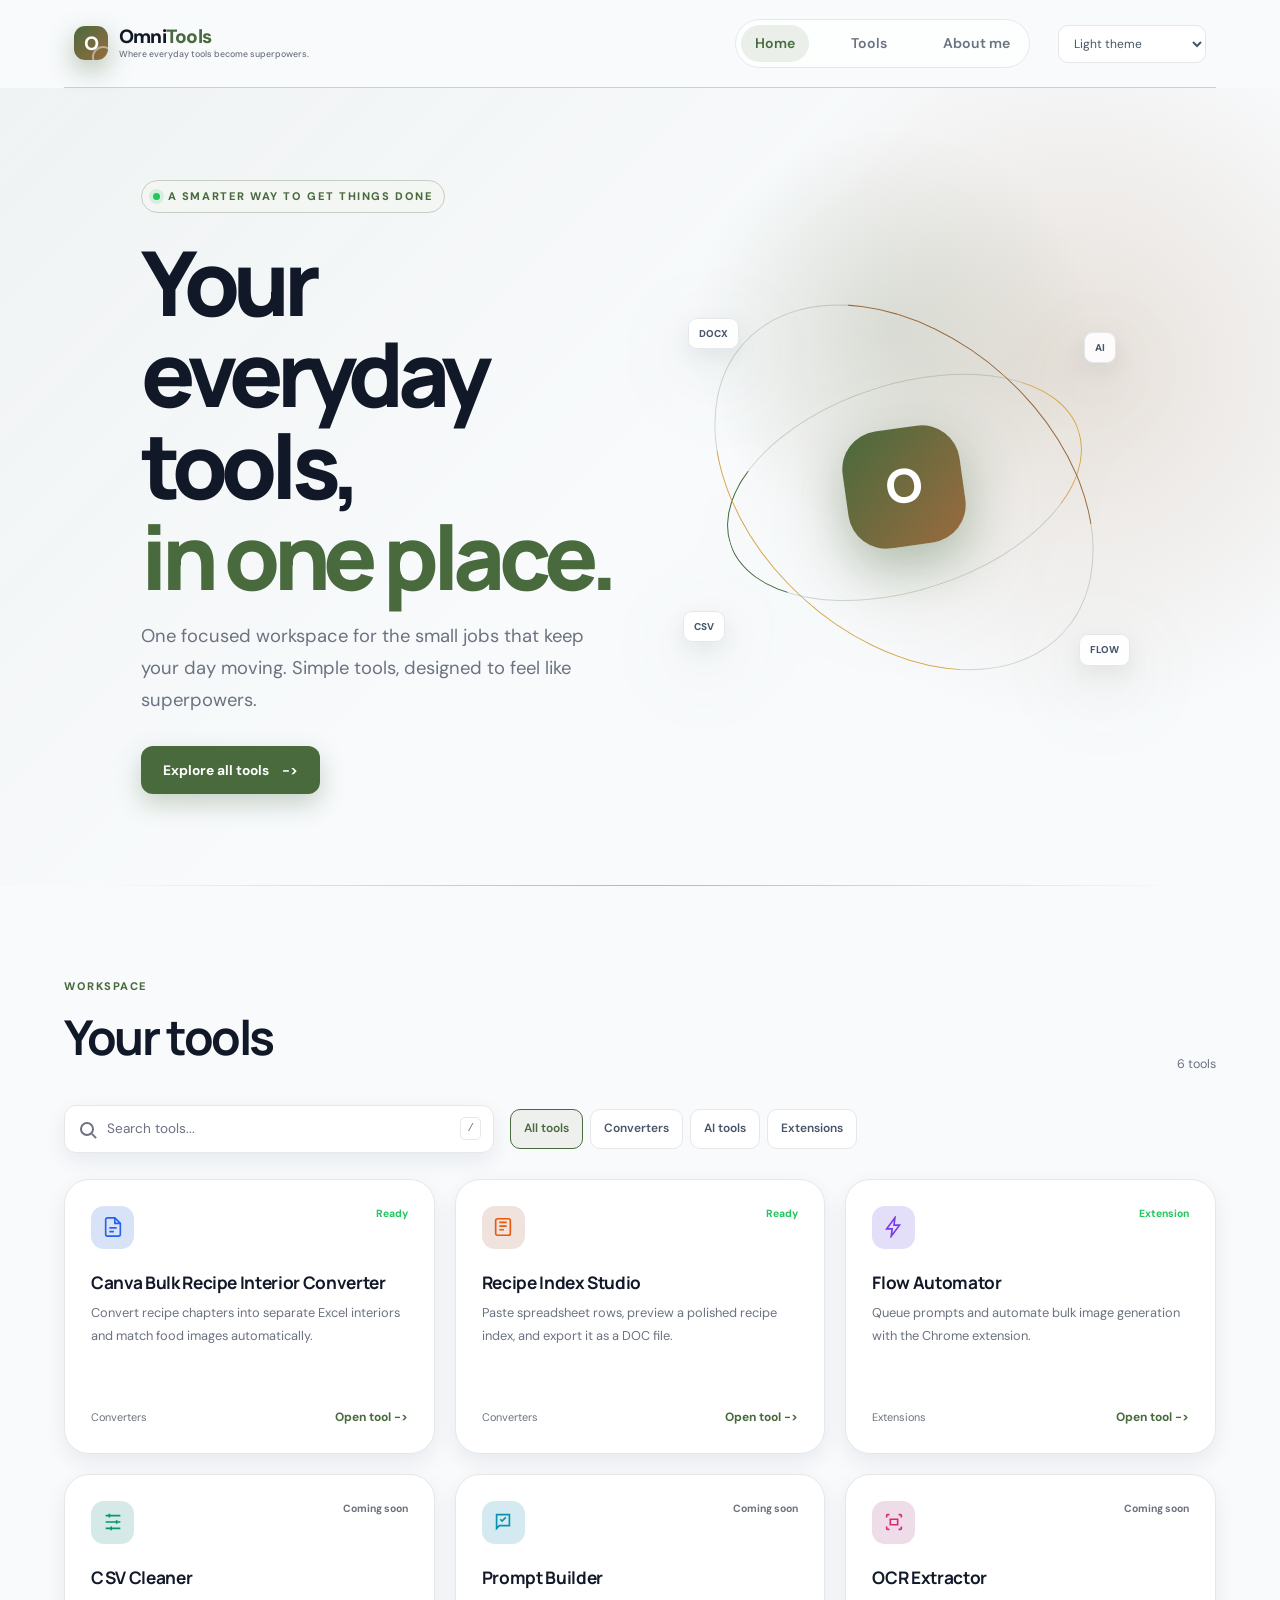
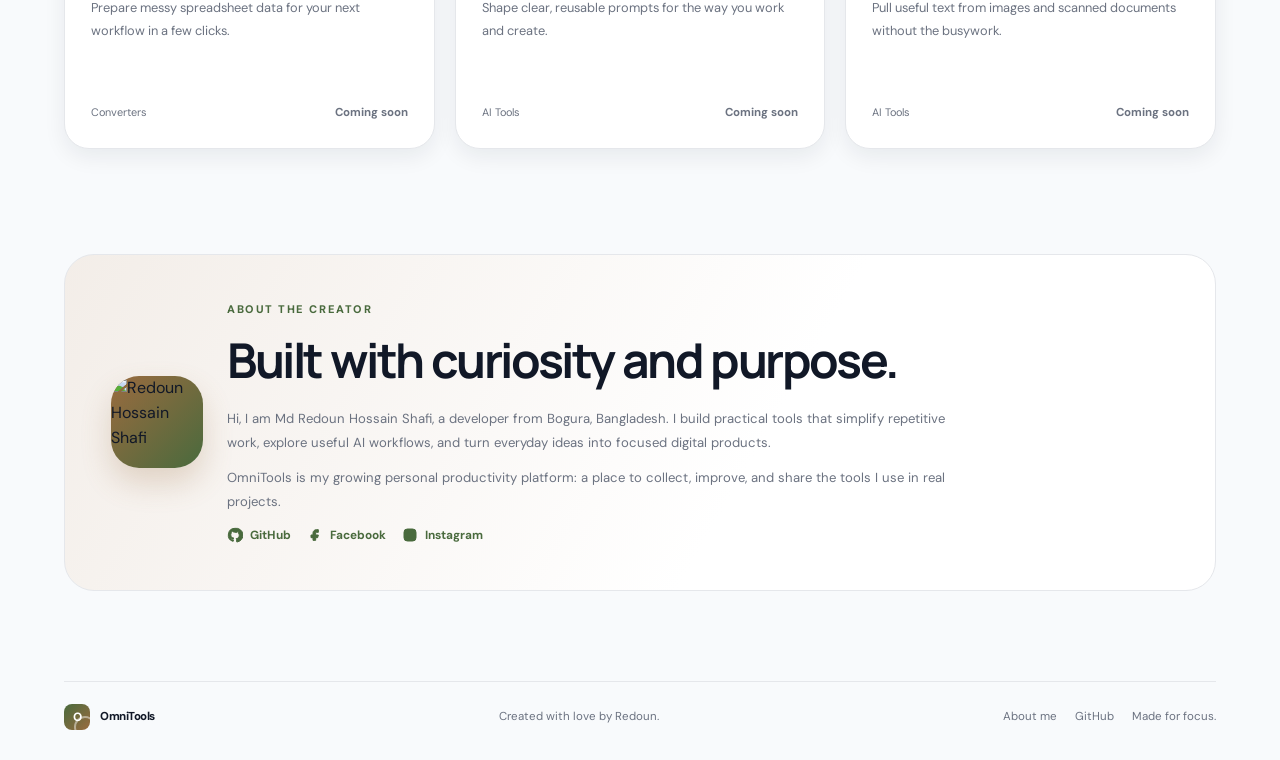
==== commit 93f7b060: "Refine OmniTools design and recipe converter" ====
--- a/index.html
+++ b/index.html
@@ -5,10 +5,10 @@
   <meta name="viewport" content="width=device-width, initial-scale=1.0">
   <meta name="description" content="OmniTools - Where everyday tools become superpowers.">
   <title>OmniTools | Where everyday tools become superpowers</title>
+  <link rel="icon" href="assets/omnitools-mark.svg" type="image/svg+xml">
   <link rel="preconnect" href="https://fonts.googleapis.com">
   <link rel="preconnect" href="https://fonts.gstatic.com" crossorigin>
-  <link href="https://fonts.googleapis.com/css2?family=Inter:wght@400;500;600;700;800&display=swap" rel="stylesheet">
-  <link href="https://fonts.googleapis.com/css2?family=Plus+Jakarta+Sans:wght@400;500;600;700;800&display=swap" rel="stylesheet">
+  <link href="https://fonts.googleapis.com/css2?family=DM+Sans:wght@400;500;600;700&family=Manrope:wght@600;700;800&display=swap" rel="stylesheet">
   <link rel="stylesheet" href="css/style.css">
 </head>
 <body>
@@ -31,12 +31,7 @@
           <select id="themeSelect" aria-label="Choose color theme">
             <option value="light">Light theme</option>
             <option value="dark">Dark theme</option>
-            <option value="emerald">Emerald theme</option>
-            <option value="ocean">Ocean theme</option>
-            <option value="royal">Royal theme</option>
-            <option value="sunset">Sunset theme</option>
-            <option value="rose">Rose theme</option>
-            <option value="midnight">Midnight theme</option>
+            <option value="colorful">Colorful theme</option>
           </select>
         </label>
         <button class="menu-toggle" id="menuToggle" type="button" aria-expanded="false" aria-controls="mobileMenu">
--- a/css/style.css
+++ b/css/style.css
@@ -1,7 +1,7 @@
 :root {
-  --primary: #2563eb;
-  --secondary: #7c3aed;
-  --accent: #06b6d4;
+  --primary: #496a3d;
+  --secondary: #9a6b3f;
+  --accent: #d7a84f;
   --success: #22c55e;
   --bg: #f8fafc;
   --surface: #ffffff;
@@ -17,17 +17,12 @@
   --radius-sm: 12px;
 }
 
-[data-theme="dark"] { --bg:#0f172a; --surface:#1e293b; --surface-soft:#162235; --border:#334155; --text:#f8fafc; --muted:#cbd5e1; --muted-strong:#e2e8f0; --shadow:0 18px 45px rgba(0,0,0,.25); --shadow-small:0 8px 22px rgba(0,0,0,.18); }
-[data-theme="emerald"] { --primary:#059669; --secondary:#0d9488; --accent:#14b8a6; }
-[data-theme="ocean"] { --primary:#0891b2; --secondary:#2563eb; --accent:#06b6d4; }
-[data-theme="royal"] { --primary:#7c3aed; --secondary:#4f46e5; --accent:#a855f7; }
-[data-theme="sunset"] { --primary:#ea580c; --secondary:#db2777; --accent:#f59e0b; }
-[data-theme="rose"] { --primary:#e11d48; --secondary:#be185d; --accent:#f43f5e; }
-[data-theme="midnight"] { --primary:#6366f1; --secondary:#8b5cf6; --accent:#38bdf8; --bg:#080d1d; --surface:#111a33; --surface-soft:#0d1630; --border:#263454; --text:#f8fafc; --muted:#b8c4dc; --muted-strong:#dbe5f6; --shadow:0 18px 45px rgba(0,0,0,.32); --shadow-small:0 8px 22px rgba(0,0,0,.25); }
+[data-theme="dark"] { --primary:#9fbd74; --secondary:#d39b5f; --accent:#e3bf68; --bg:#172019; --surface:#213025; --surface-soft:#293a2b; --border:#405542; --text:#f5f1e8; --muted:#b9c3b2; --muted-strong:#e1e9d9; --shadow:0 18px 45px rgba(0,0,0,.3); --shadow-small:0 8px 22px rgba(0,0,0,.2); }
+[data-theme="colorful"] { --primary:#5c4fb1; --secondary:#d26b48; --accent:#e2ad45; --bg:#f5f0ff; --surface:#fffaff; --surface-soft:#eee8ff; --border:#d9d0ef; --text:#26203d; --muted:#716a84; --muted-strong:#4b4265; --shadow:0 18px 45px rgba(60,40,100,.1); --shadow-small:0 8px 22px rgba(60,40,100,.08); }
 
 * { box-sizing: border-box; }
 html { scroll-behavior: smooth; }
-body { margin: 0; background: var(--bg); color: var(--text); font-family: Inter, system-ui, sans-serif; line-height: 1.6; -webkit-font-smoothing: antialiased; }
+body { margin: 0; background: var(--bg); color: var(--text); font-family: "DM Sans", system-ui, sans-serif; line-height: 1.55; -webkit-font-smoothing: antialiased; }
 a { color: inherit; text-decoration: none; }
 button, input, select { font: inherit; }
 button, a, input, select { outline-offset: 3px; }
@@ -95,13 +90,13 @@
 @media (prefers-reduced-motion: reduce) { *, *::before, *::after { scroll-behavior: auto !important; transition-duration: .01ms !important; animation-duration: .01ms !important; } }
 
 /* OmniTools visual refresh */
-body { font-family: "Plus Jakarta Sans", Inter, system-ui, sans-serif; }
+body { font-family: "DM Sans", system-ui, sans-serif; }
 .site-header { position: sticky; top: 0; z-index: 20; height: 88px; background: color-mix(in srgb, var(--bg) 82%, transparent); backdrop-filter: blur(18px); }
 .brand { gap: 11px; }.brand-lockup { display: flex; flex-direction: column; gap: 1px; }.brand-lockup small { color: var(--muted); font-size: .55rem; font-weight: 500; letter-spacing: 0; white-space: nowrap; }.brand-name { line-height: 1.1; }
 .brand-mark { position: relative; overflow: hidden; box-shadow: 0 10px 26px color-mix(in srgb, var(--primary) 38%, transparent); }.brand-mark::after { content: ''; position: absolute; width: 18px; height: 18px; right: -6px; bottom: -8px; border: 2px solid rgba(255,255,255,.45); border-radius: 50%; }.brand-mark > span { position: relative; z-index: 1; }
 .hero { min-height: 560px; margin: 0 -5vw; padding-inline: 11vw; background: radial-gradient(circle at 75% 35%, color-mix(in srgb, var(--secondary) 18%, transparent), transparent 24%), radial-gradient(circle at 42% 60%, color-mix(in srgb, var(--primary) 10%, transparent), transparent 35%); }
 .hero::after { content: ''; position: absolute; left: 8%; right: 8%; bottom: 0; height: 1px; background: linear-gradient(90deg, transparent, color-mix(in srgb, var(--primary) 35%, var(--border)), transparent); }
-h1, h2, h3 { font-family: "Plus Jakarta Sans", Inter, sans-serif; }.hero h1 { font-weight: 800; }.hero-copy > p { line-height: 1.8; }
+h1, h2, h3 { font-family: "Manrope", "DM Sans", sans-serif; }.hero h1 { font-weight: 800; }.hero-copy > p { line-height: 1.75; }
 .hero-orbit { filter: drop-shadow(0 20px 40px color-mix(in srgb, var(--primary) 16%, transparent)); }.orbit-core { border-radius: 38px; }.orbit-chip { backdrop-filter: blur(14px); }
 .workspace { padding-top: 70px; }.tool-grid { gap: 22px; }.tool-card { min-height: 245px; border-radius: 22px; }.tool-card h3 { font-size: 1.05rem; }.tool-coming { color: var(--muted); font-size: .72rem; font-weight: 700; }
 .about-panel { display: flex; align-items: center; gap: 24px; margin: 0 0 90px; padding: 30px; border: 1px solid var(--border); border-radius: var(--radius-lg); background: linear-gradient(120deg, color-mix(in srgb, var(--secondary) 9%, var(--surface)), var(--surface)); }.about-avatar { display: grid; place-items: center; flex: 0 0 92px; width: 92px; height: 92px; overflow: hidden; border-radius: 28px; background: linear-gradient(135deg, var(--secondary), var(--primary)); box-shadow: 0 15px 30px color-mix(in srgb, var(--secondary) 24%, transparent); }.about-avatar img { width: 100%; height: 100%; object-fit: cover; }.about-copy { max-width: 720px; }.about-copy h2 { margin-bottom: 10px; }.about-copy p { margin-bottom: 12px; color: var(--muted); font-size: .82rem; line-height: 1.8; }.about-links { display: flex; flex-wrap: wrap; gap: 16px; }.about-links a { display: inline-flex; align-items: center; gap: 7px; color: var(--primary); font-size: .74rem; font-weight: 700; }.about-links a:hover { text-decoration: underline; }.about-links svg { width: 16px; height: 16px; fill: currentColor; stroke: currentColor; stroke-width: 1.5; }.tool-status.coming-soon { color: var(--muted); }
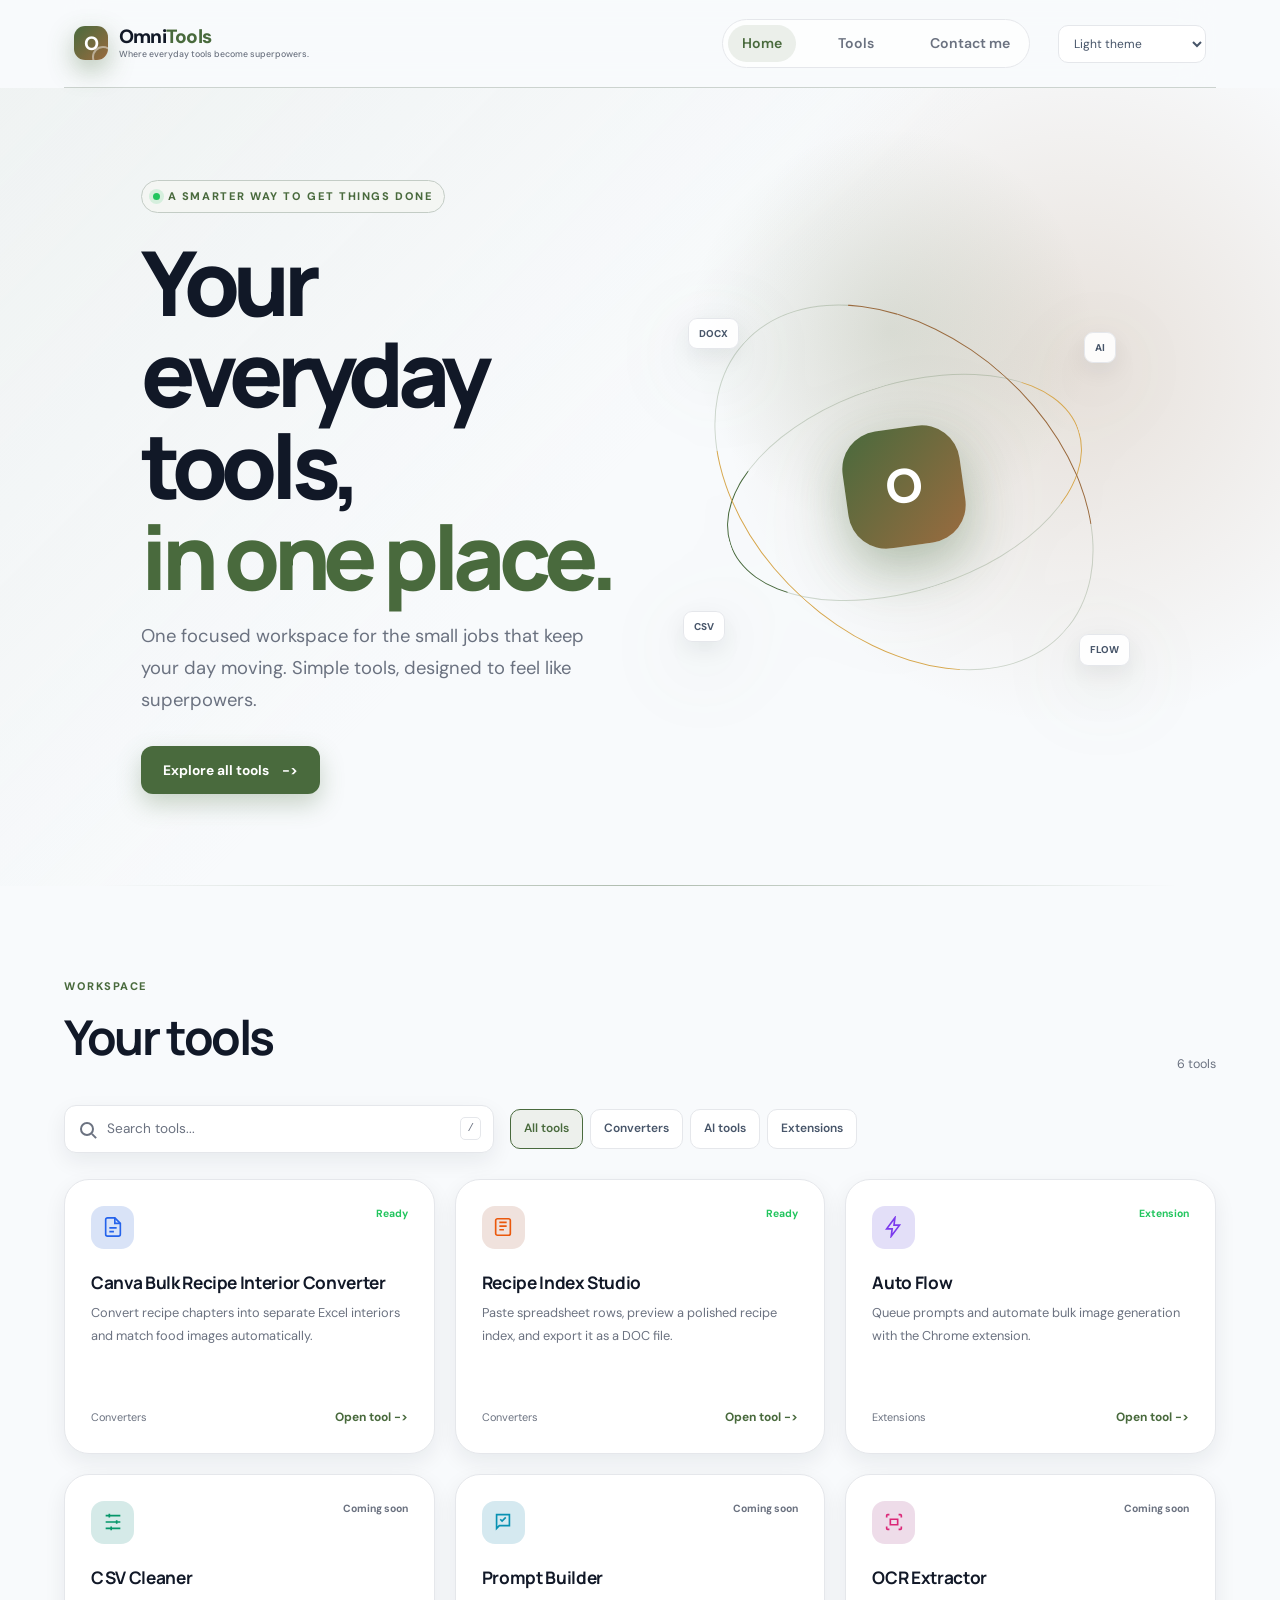
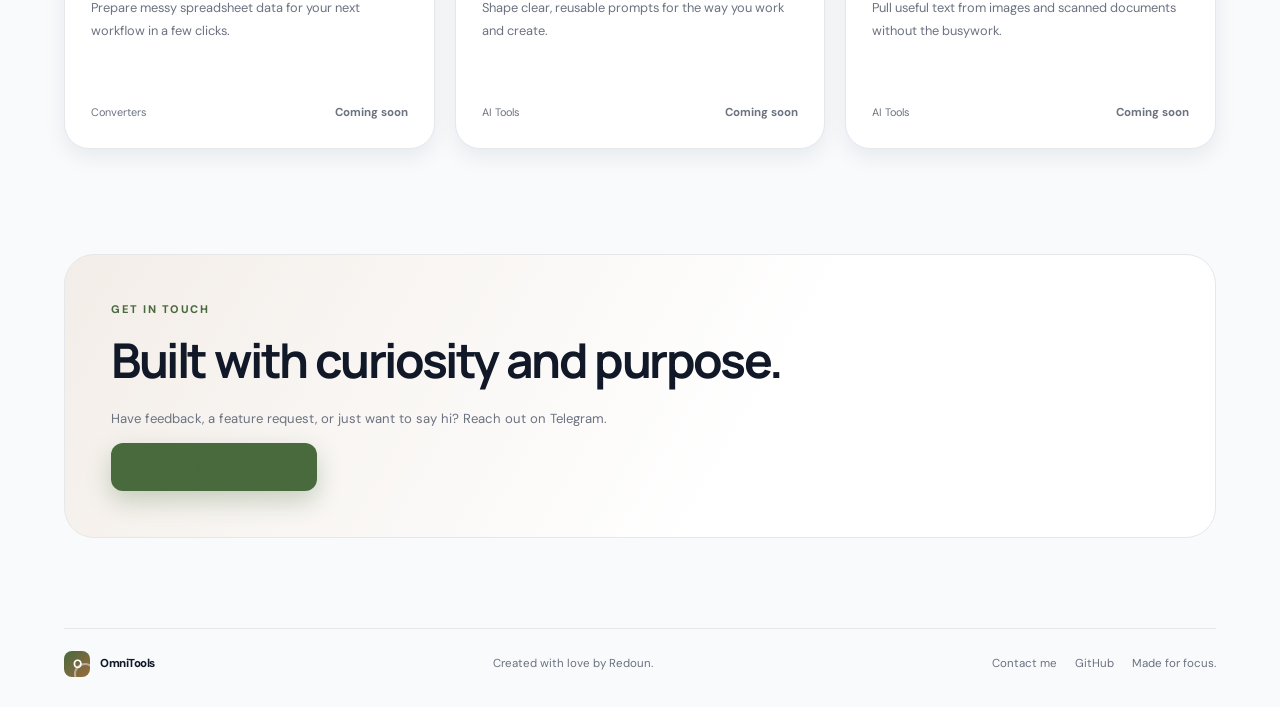
==== commit 1b5197df: "feat: replace About me with Contact me (Telegram @redoun_shafi)" ====
--- a/index.html
+++ b/index.html
@@ -22,7 +22,7 @@
       <nav class="desktop-nav" aria-label="Main navigation">
         <a class="nav-link active" href="#top">Home</a>
         <a class="nav-link" href="#tools">Tools</a>
-        <a class="nav-link" href="#about">About me</a>
+        <a class="nav-link" href="https://t.me/redoun_shafi" target="_blank" rel="noreferrer">Contact me</a>
       </nav>
 
       <div class="header-actions">
@@ -44,7 +44,7 @@
     <nav class="mobile-menu" id="mobileMenu" aria-label="Mobile navigation">
       <a href="#top">Home</a>
       <a href="#tools">Tools</a>
-      <a href="#about">About me</a>
+      <a href="https://t.me/redoun_shafi" target="_blank" rel="noreferrer">Contact me</a>
     </nav>
 
     <main id="top">
@@ -98,26 +98,22 @@
         </div>
       </section>
 
-      <section class="about-panel" id="about" aria-labelledby="about-title">
-        <div class="about-avatar"><img src="https://avatars.githubusercontent.com/u/123361229?v=4" alt="Redoun Hossain Shafi"></div>
+      <section class="about-panel" id="contact" aria-labelledby="contact-title">
         <div class="about-copy">
-          <div class="section-kicker">About the creator</div>
-          <h2 id="about-title">Built with curiosity and purpose.</h2>
-          <p>Hi, I am Md Redoun Hossain Shafi, a developer from Bogura, Bangladesh. I build practical tools that simplify repetitive work, explore useful AI workflows, and turn everyday ideas into focused digital products.</p>
-          <p>OmniTools is my growing personal productivity platform: a place to collect, improve, and share the tools I use in real projects.</p>
+          <div class="section-kicker">Get in touch</div>
+          <h2 id="contact-title">Built with curiosity and purpose.</h2>
+          <p>Have feedback, a feature request, or just want to say hi? Reach out on Telegram.</p>
           <div class="about-links">
-            <a href="https://github.com/redoun-shafi" target="_blank" rel="noreferrer"><svg viewBox="0 0 24 24" aria-hidden="true"><path d="M12 2a10 10 0 0 0-3.16 19.49c.5.09.68-.22.68-.48v-1.7c-2.78.61-3.37-1.18-3.37-1.18-.46-1.16-1.11-1.47-1.11-1.47-.91-.62.07-.61.07-.61 1 .07 1.53 1.03 1.53 1.03.9 1.53 2.36 1.09 2.94.83.09-.65.35-1.09.64-1.34-2.22-.25-4.56-1.11-4.56-4.94 0-1.09.39-1.98 1.03-2.68-.1-.25-.45-1.27.1-2.65 0 0 .84-.27 2.75 1.02A9.56 9.56 0 0 1 12 7.85c.85 0 1.7.11 2.49.33 1.9-1.29 2.74-1.02 2.74-1.02.55 1.38.2 2.4.1 2.65.64.7 1.03 1.59 1.03 2.68 0 3.84-2.34 4.68-4.57 4.93.36.31.68.92.68 1.86v2.76c0 .27.18.58.69.48A10 10 0 0 0 12 2z"/></svg>GitHub</a>
-            <a href="https://www.facebook.com/RedounShafi" target="_blank" rel="noreferrer"><svg viewBox="0 0 24 24" aria-hidden="true"><path d="M14 8h3V4h-3c-2.76 0-5 2.24-5 5v3H6v4h3v4h4v-4h3l1-4h-4V9c0-.55.45-1 1-1z"/></svg>Facebook</a>
-            <a href="https://www.instagram.com/redoun_shafi" target="_blank" rel="noreferrer"><svg viewBox="0 0 24 24" aria-hidden="true"><rect x="3" y="3" width="18" height="18" rx="5"/><circle cx="12" cy="12" r="4"/><circle cx="17.5" cy="6.5" r="1" fill="currentColor" stroke="none"/></svg>Instagram</a>
+            <a class="button button-primary" href="https://t.me/redoun_shafi" target="_blank" rel="noreferrer">Contact me on Telegram <span aria-hidden="true">-&gt;</span></a>
           </div>
         </div>
       </section>
     </main>
 
-    <footer class="site-footer" id="about">
+    <footer class="site-footer">
       <div class="footer-brand"><span class="brand-mark small">O</span><span>OmniTools</span></div>
       <p>Created with love by Redoun.</p>
-      <div class="footer-links"><a href="#about">About me</a><a href="https://github.com/redoun-shafi" target="_blank" rel="noreferrer">GitHub</a><span>Made for focus.</span></div>
+      <div class="footer-links"><a href="https://t.me/redoun_shafi" target="_blank" rel="noreferrer">Contact me</a><a href="https://github.com/redoun-shafi" target="_blank" rel="noreferrer">GitHub</a><span>Made for focus.</span></div>
     </footer>
   </div>
   <script src="js/theme.js"></script>
--- a/css/style.css
+++ b/css/style.css
@@ -25,6 +25,7 @@
 body { margin: 0; background: var(--bg); color: var(--text); font-family: "DM Sans", system-ui, sans-serif; line-height: 1.55; -webkit-font-smoothing: antialiased; }
 a { color: inherit; text-decoration: none; }
 button, input, select { font: inherit; }
+button:disabled { cursor: not-allowed; opacity: .55; }
 button, a, input, select { outline-offset: 3px; }
 :focus-visible { outline: 3px solid color-mix(in srgb, var(--accent) 70%, white); outline-offset: 3px; }
 .sr-only { position: absolute; width: 1px; height: 1px; padding: 0; margin: -1px; overflow: hidden; clip: rect(0,0,0,0); white-space: nowrap; border: 0; }
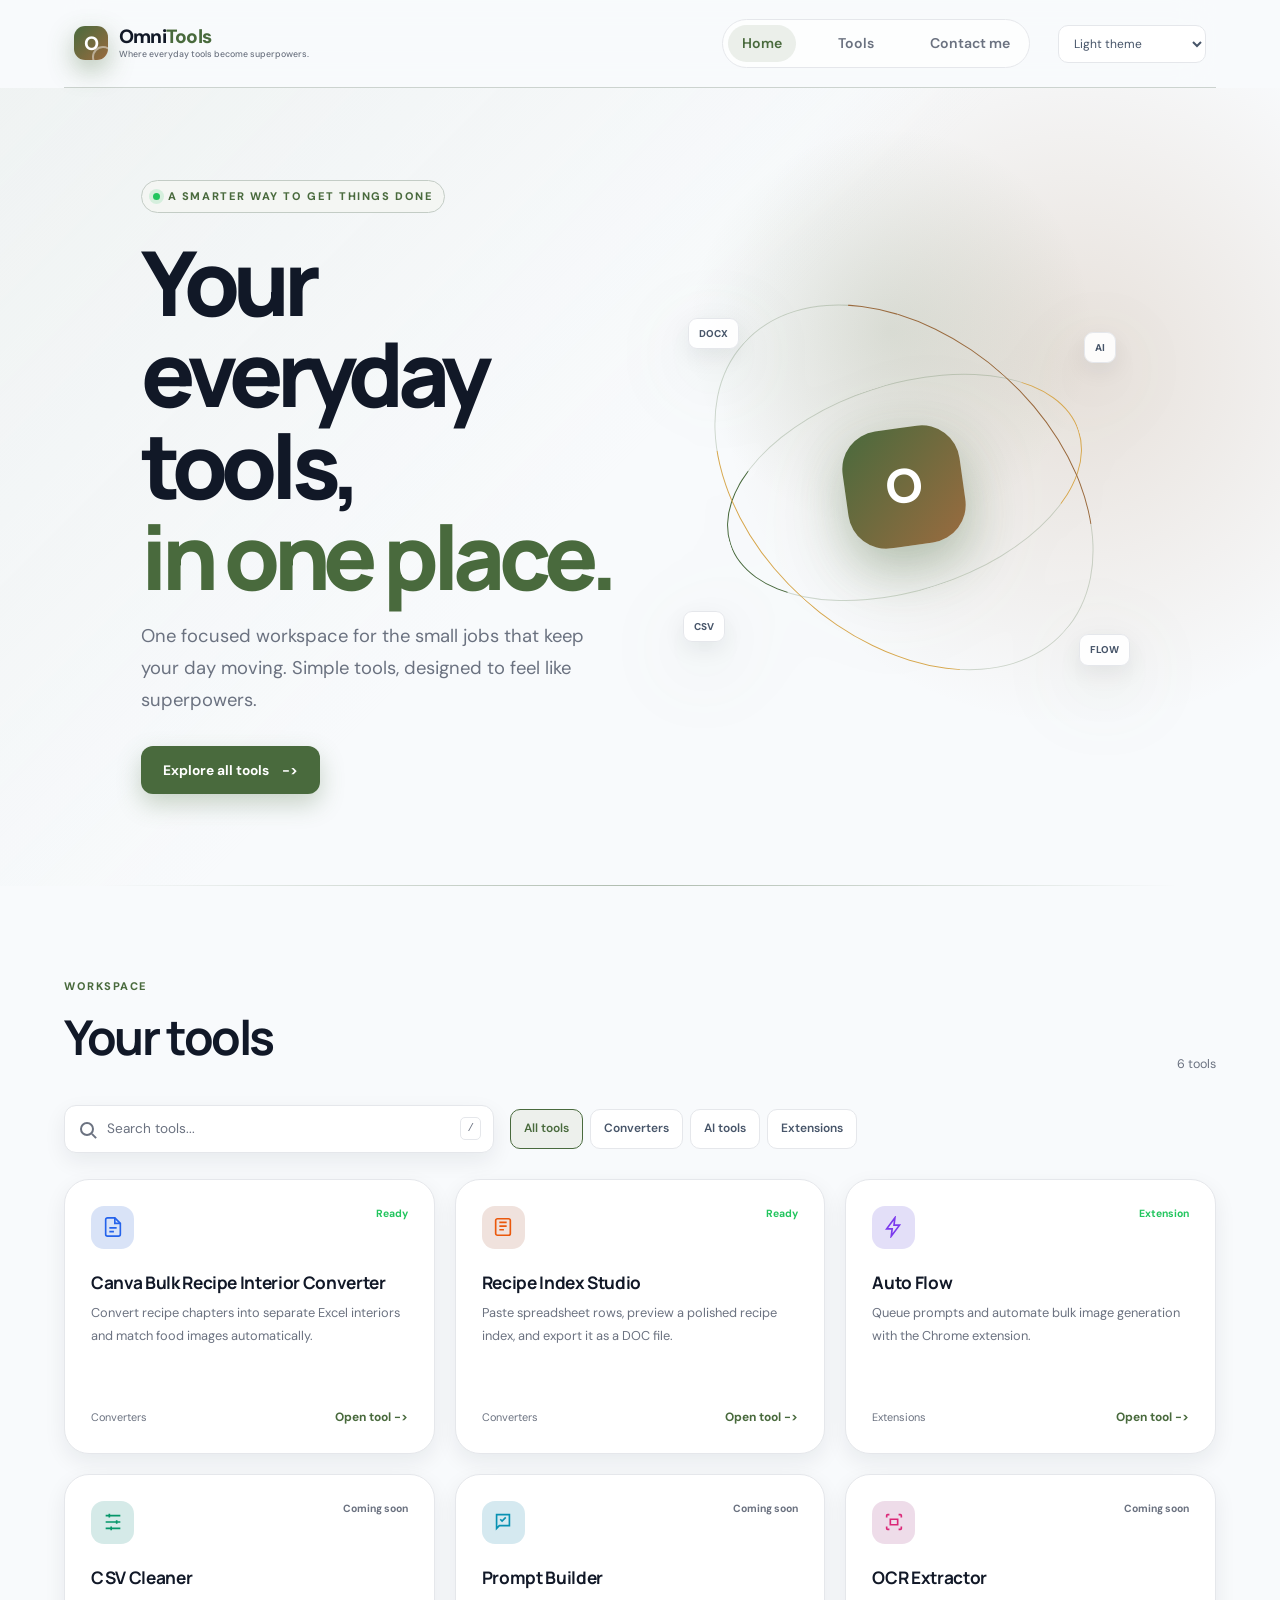
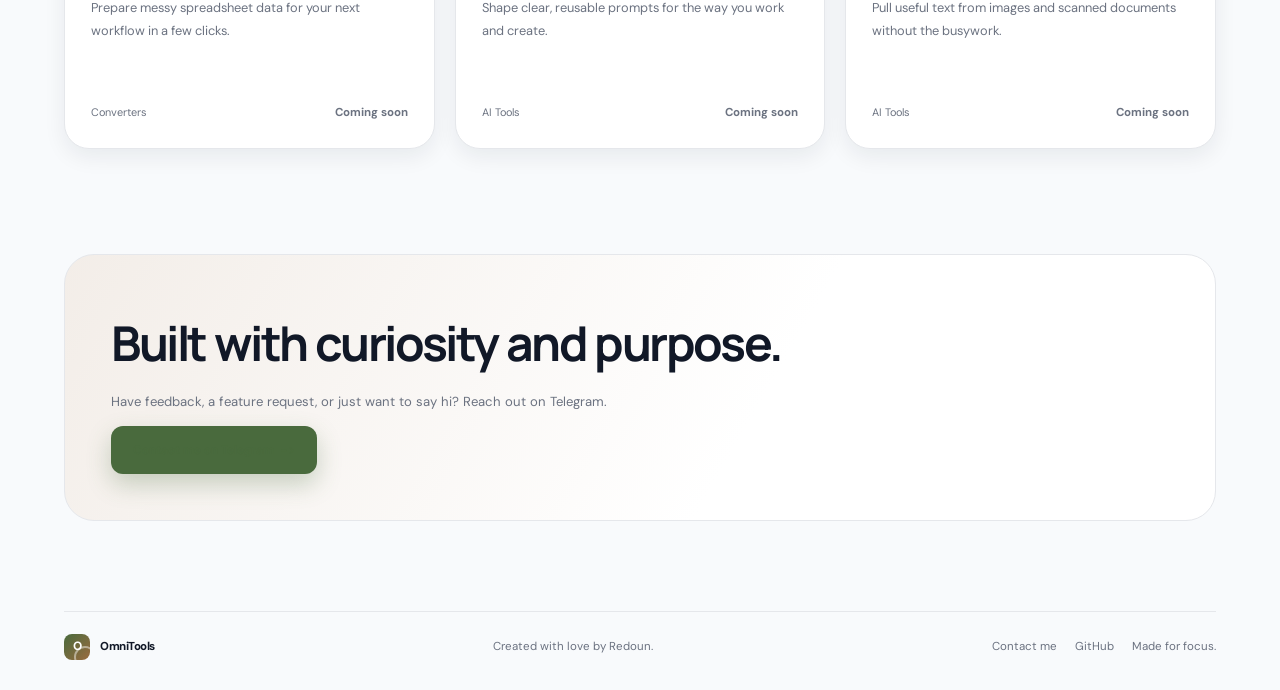
==== commit b1d60c07: "chore: remove 'Get in touch' kicker" ====
--- a/index.html
+++ b/index.html
@@ -100,7 +100,6 @@
 
       <section class="about-panel" id="contact" aria-labelledby="contact-title">
         <div class="about-copy">
-          <div class="section-kicker">Get in touch</div>
           <h2 id="contact-title">Built with curiosity and purpose.</h2>
           <p>Have feedback, a feature request, or just want to say hi? Reach out on Telegram.</p>
           <div class="about-links">
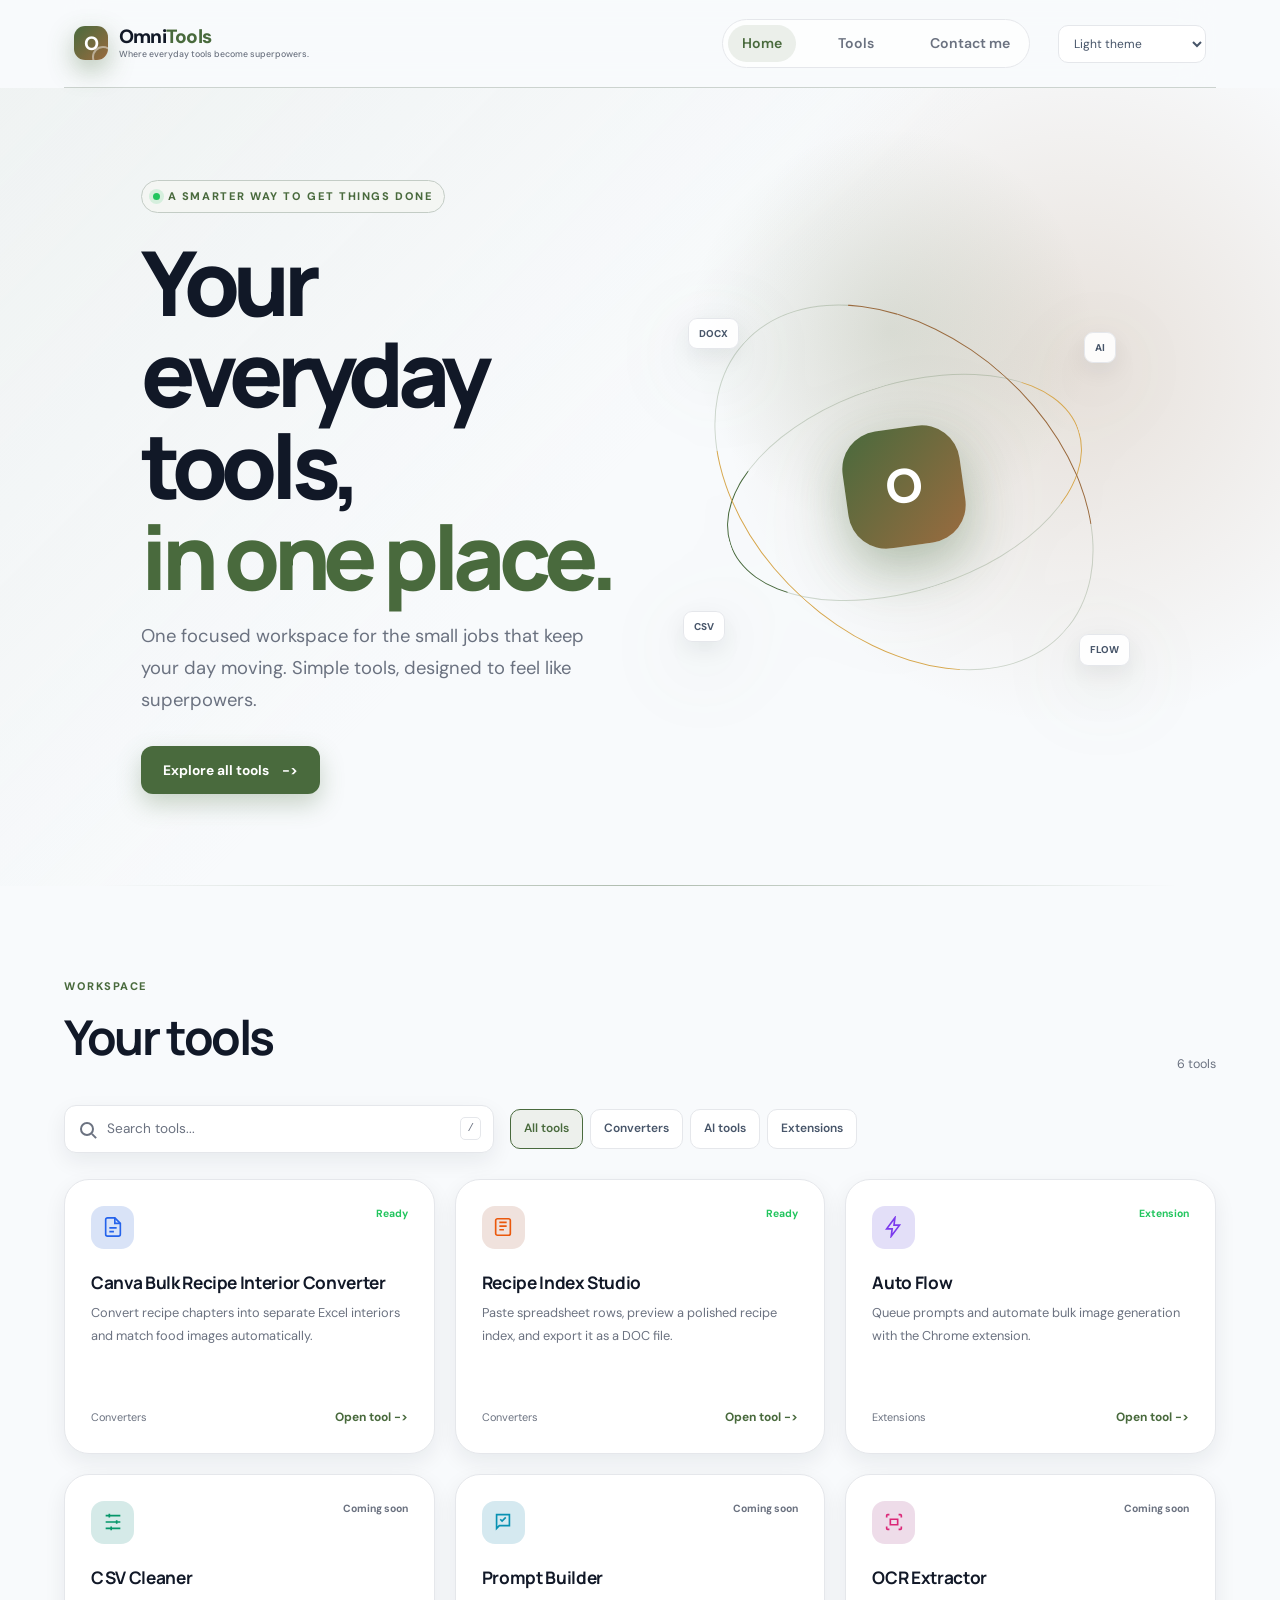
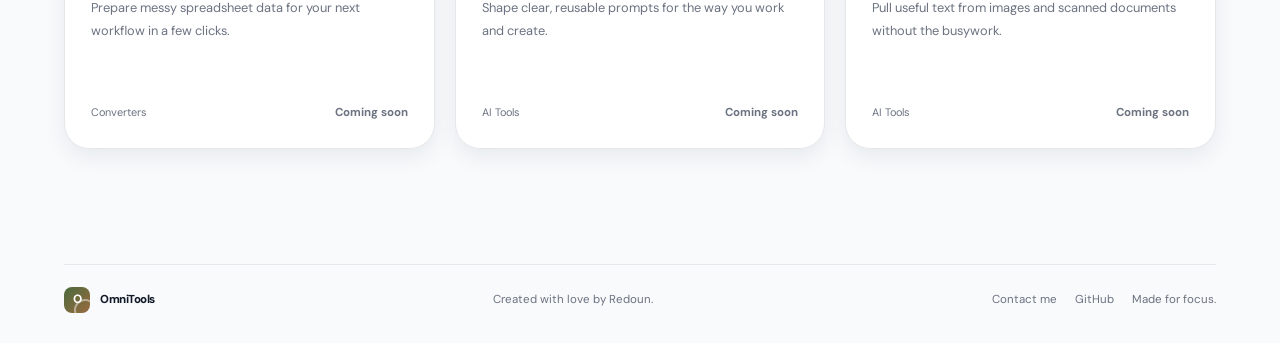
==== commit 4954762d: "chore: remove contact section entirely" ====
--- a/index.html
+++ b/index.html
@@ -98,15 +98,6 @@
         </div>
       </section>
 
-      <section class="about-panel" id="contact" aria-labelledby="contact-title">
-        <div class="about-copy">
-          <h2 id="contact-title">Built with curiosity and purpose.</h2>
-          <p>Have feedback, a feature request, or just want to say hi? Reach out on Telegram.</p>
-          <div class="about-links">
-            <a class="button button-primary" href="https://t.me/redoun_shafi" target="_blank" rel="noreferrer">Contact me on Telegram <span aria-hidden="true">-&gt;</span></a>
-          </div>
-        </div>
-      </section>
     </main>
 
     <footer class="site-footer">
